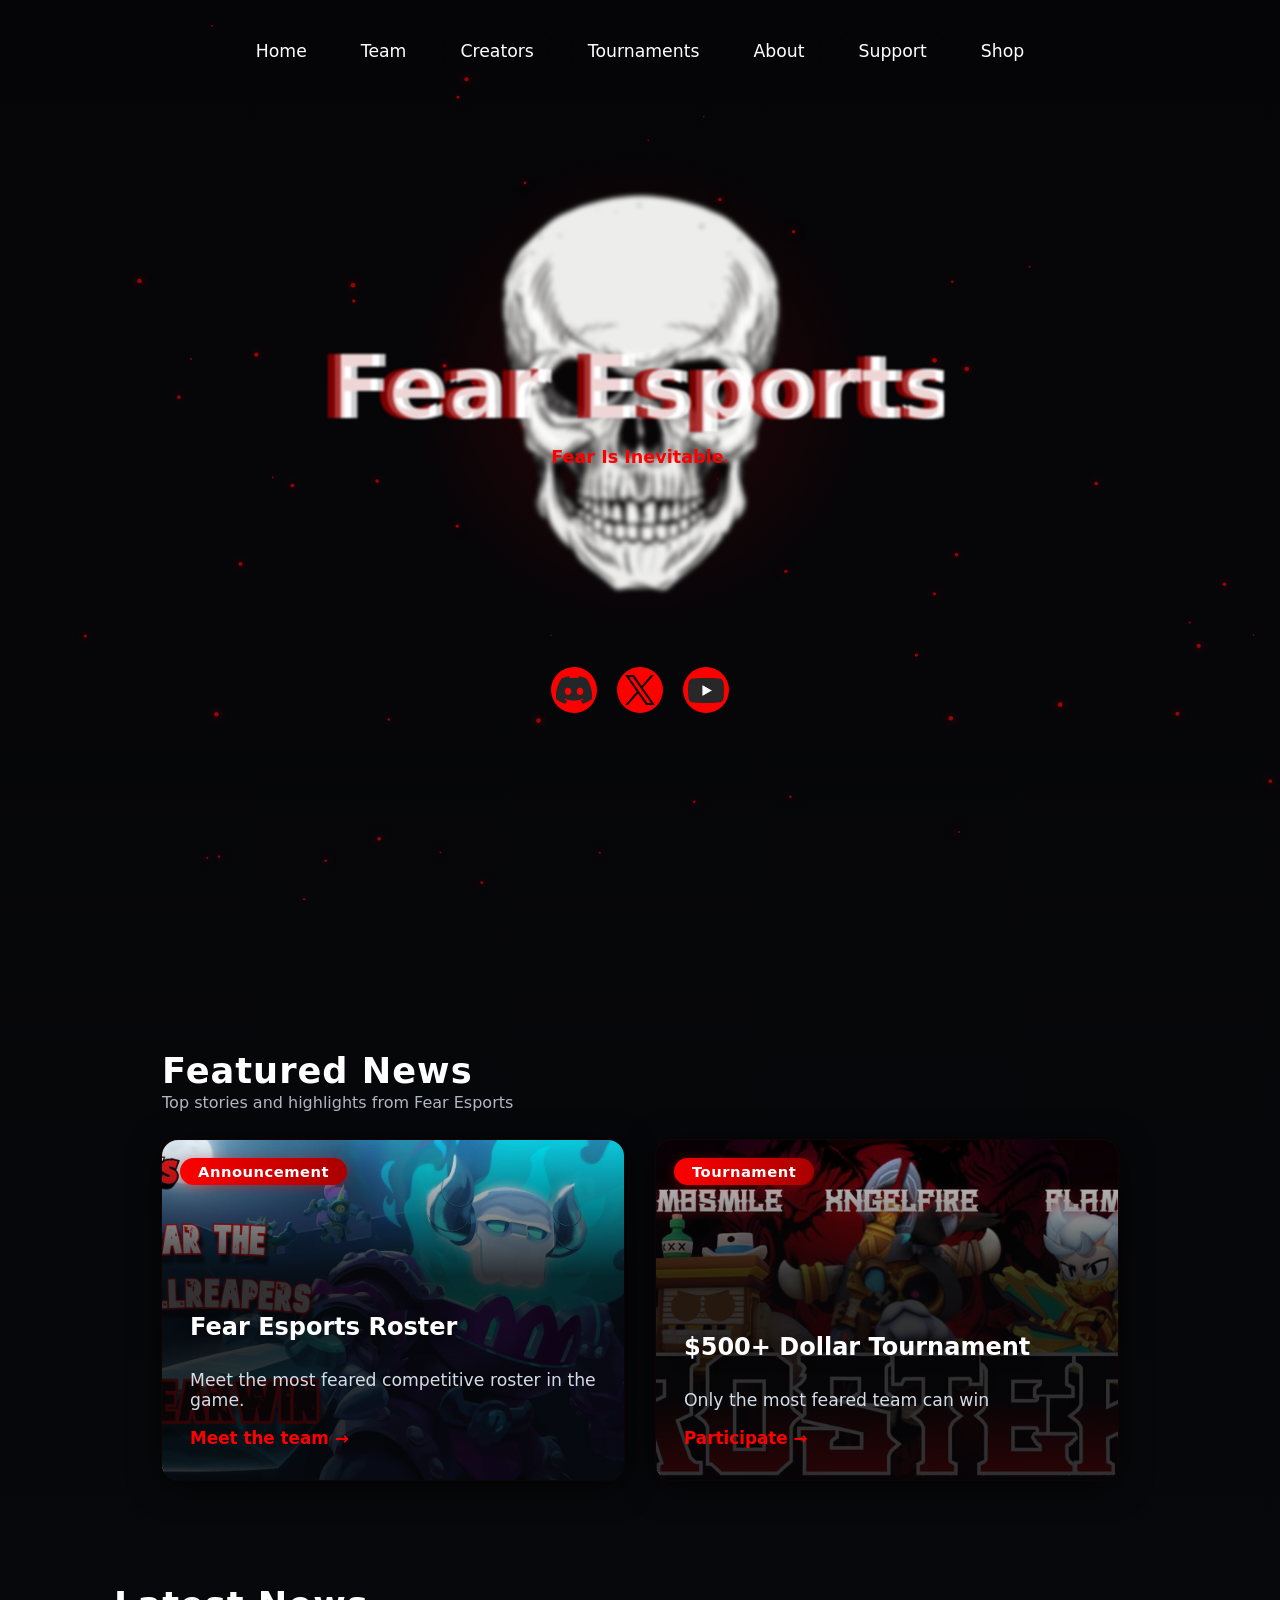
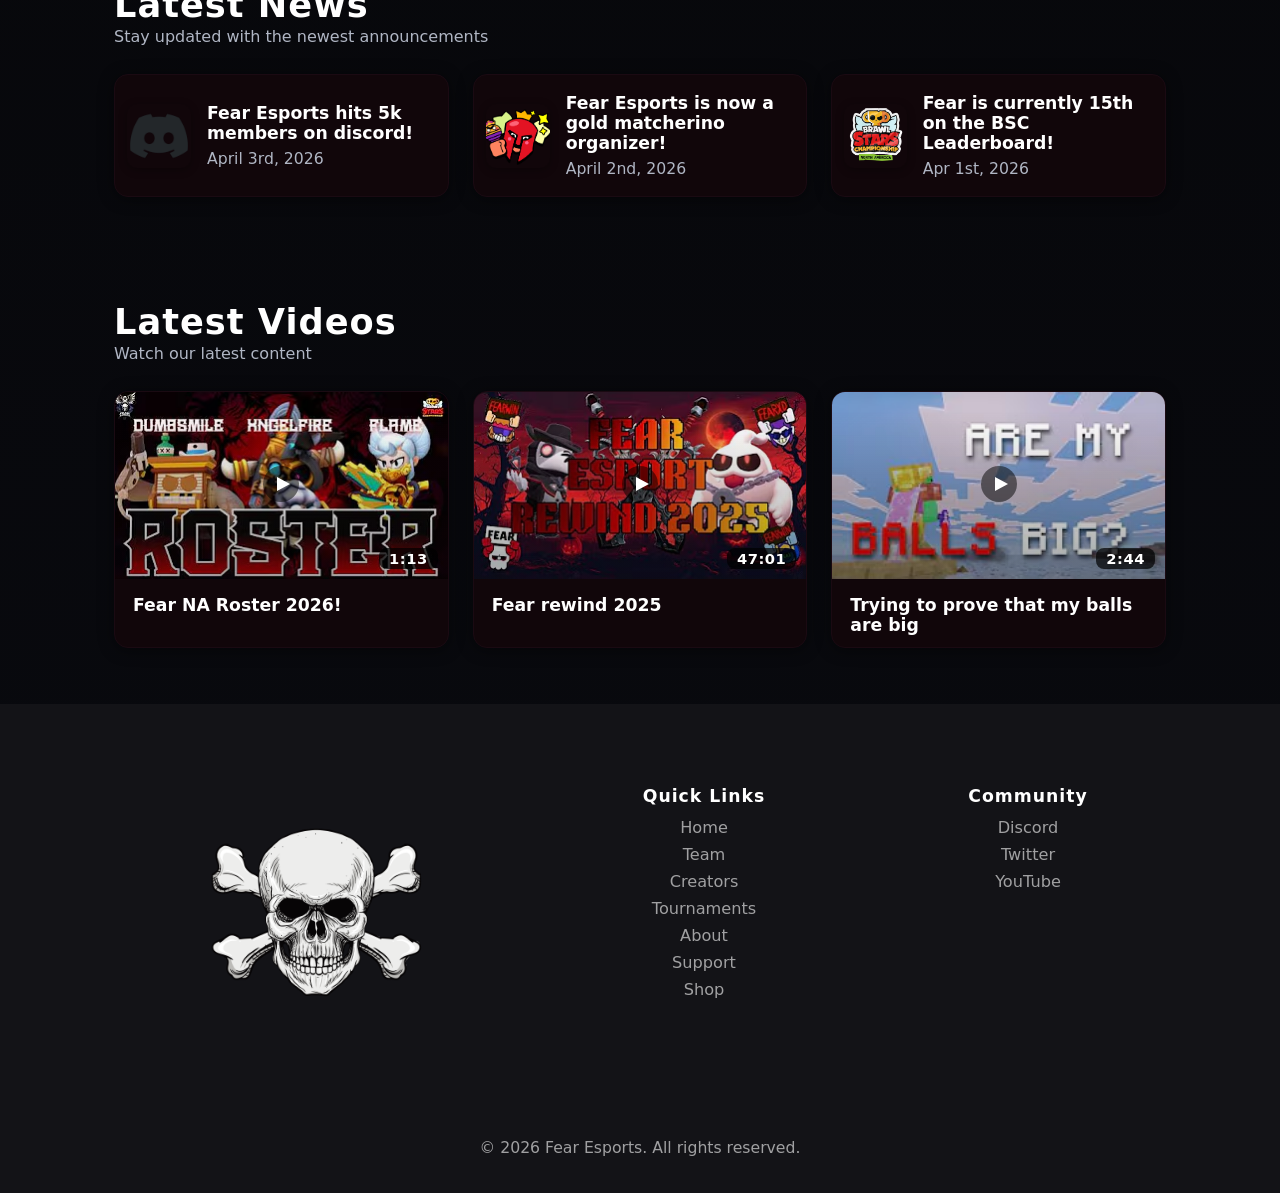
==== index.html @ 156c90c1 "Update index.html" ====
<!doctype html>
    <html lang="en">
    <head>
         <link rel="stylesheet" href="style.css">
        <meta charset="utf-8" />
        <meta name="viewport" content="width=device-width,initial-scale=1" />
    </head>
    <body>
        <canvas id="particles"></canvas>
        <header>
            <nav>
                <a href="index.html">Home</a>
                <a href="team.html">Team</a>
                <a href="creators.html">Creators</a>
                <a href="tournaments.html">Tournaments</a>
                <a href="about.html">About</a>
                <a href="support.html">Support</a>
                <a href="shop.html">Shop</a>
            </nav>
        </header>

        <main>
        <canvas id="particles"></canvas>   
        <section class="welcomelogo-section">
                        <img src="skull2.png" class="bg-skull">
                        <h1 class="welcomelogo">Fear Esports</h1>
                        <p class="catchphrase">Fear Is Inevitable.</p>
                        <div class="quick-socials">
                            <a href="https://discord.gg/6zn6gR9SNB" target="_blank" class="quick-social" aria-label="Discord">
                                
                                <img id = "discord-logo" src="discordlogo.png">
                            </a>
                            <a href="https://x.com/FearEsportsAcc" target="_blank" class="quick-social" aria-label="Twitter">
                                <img id = "twitter-logo" src="xlogo.png">
                            </a>
                            <a href="https://www.youtube.com/@OfficialFearEsports" target="_blank" class="quick-social" aria-label="YouTube">
                                <img id = "youtube-logo" src="youtubelogo.png">
                            </a>
                        </div>
        </section>
        </main>

        <!-- this is the featured section ill prob just keep this the same but up to you -->
        <section class="esports-section">
            <div class="section-header">
                <div>
                    <h2>Featured News</h2>
                    <p class="section-subtitle">Top stories and highlights from Fear Esports</p>
                </div>
                    <!-- <a href="https://www.youtube.com/@OfficialFearEsports" target="_blank" class="view-all">View All →</a> -->
            </div>
            <div class="featured-news-row">
                <div class="featured-card" style="background-image:url('fear\ esports\ win.png')">
                    <div class="featured-gradient"></div>
                    <span class="category-tag">Announcement</span>
                    <div class="featured-content">
                        <h3 class="featured-title">Fear Esports Roster</h3>
                        <p class="featured-desc">Meet the most feared competitive roster in the game.</p>
                        <a href="team.html" class="read-story">Meet the team →</a>
                    </div>
                </div>
                <div class="featured-card" style="background-image:url('rooster\ but\ better\ quality.avif')">
                    <div class="featured-gradient"></div>
                    <span class="category-tag">Tournament</span>
                    <div class="featured-content">
                        <h3 class="featured-title">$500+ Dollar Tournament</h3>
                        <p class="featured-desc">Only the most feared team can win</p>
                        <a href="https://matcherino.com/t/fear5k" target="_blank" class="read-story">Participate →</a>
                    </div>
                </div>
            </div>
        </section>












        <!-- hi chicken this is the news section you can change the lastest news here to announce tourmanets or smth -->
        <section class="esports-section">
            <div class="section-header">
                <div>
                    <h2>Latest News</h2>
                    <p class="section-subtitle">Stay updated with the newest announcements</p>
                </div>
                   <!-- <a href="https://www.youtube.com/@OfficialFearEsports" target="_blank" class="view-all">View All →</a> -->
            </div>
            <div class="latest-news-grid">
                <div class="news-card">
                    <img src="discordlogo.png" alt="News 1" class="news-thumb">
                    <div class="news-info">
                        <h4 class="news-title">Fear Esports hits 5k members on discord!</h4>
                        <span class="news-date"> April 3rd, 2026 </span>
                    </div>
                </div>
                <div class="news-card">
                    <img src="mandy-winner-pin.png" alt="News 2" class="news-thumb">
                    <div class="news-info">
                        <h4 class="news-title">Fear Esports is now a gold matcherino organizer!</h4>
                        <span class="news-date"> April 2nd, 2026 </span>
                    </div>
                </div>
                <div class="news-card">
                    <img src="na-logo.webp" alt="News 3" class="news-thumb">
                    <div class="news-info">
                        <h4 class="news-title">Fear is currently 15th on the BSC Leaderboard!</h4>
                        <span class="news-date">Apr 1st, 2026</span>
                    </div>
                </div>
            </div>
        </section>











        <!-- hi chicken this is the video section feel free to add or remove videos from here-->
        <section class="esports-section">
            <div class="section-header">
                <div>
                    <h2>Latest Videos</h2>
                    <p class="section-subtitle">Watch our latest content</p>
                </div>
             <!-- <a href="https://www.youtube.com/@OfficialFearEsports" target="_blank" class="view-all">View All →</a> -->
            </div>
            <div class="videos-grid">
                <a class="video-card" href="https://www.youtube.com/watch?v=LIca8A2moYs" target="_blank" rel="noopener">
                    <div class="video-thumb-wrap">
                        <img src="meettherostervideo.avif" alt="Video 1" class="video-thumb">
                        <span class="video-play"><svg width="38" height="38" viewBox="0 0 38 38"><circle cx="19" cy="19" r="18" fill="rgba(0,0,0,0.5)"/><polygon points="15,12 28,19 15,26" fill="#fff"/></svg></span>
                        <span class="video-duration">1:13</span>
                        <div class="video-overlay"></div>
                    </div>
                    <div class="video-title">Fear NA Roster 2026!</div>
                </a>
                <a class="video-card" href="https://www.youtube.com/watch?v=mcjmhbaSdhI&t=3s" target="_blank" rel="noopener">
                    <div class="video-thumb-wrap">
                        <img src="rewind2025video.avif" alt="Video 2" class="video-thumb">
                        <span class="video-play"><svg width="38" height="38" viewBox="0 0 38 38"><circle cx="19" cy="19" r="18" fill="rgba(0,0,0,0.5)"/><polygon points="15,12 28,19 15,26" fill="#fff"/></svg></span>
                        <span class="video-duration">47:01</span>
                        <div class="video-overlay"></div>
                    </div>
                    <div class="video-title">Fear rewind 2025</div>
                </a>
                <a class="video-card" href="https://youtu.be/mR21EA0vkCk?si=Rzs5UwUQBISCm1c9" target="_blank" rel="noopener">
                    <div class="video-thumb-wrap">
                        <img src="balls.avif" alt="Video 3" class="video-thumb">
                        <span class="video-play"><svg width="38" height="38" viewBox="0 0 38 38"><circle cx="19" cy="19" r="18" fill="rgba(0,0,0,0.5)"/><polygon points="15,12 28,19 15,26" fill="#fff"/></svg></span>
                        <span class="video-duration">2:44</span>
                        <div class="video-overlay"></div>
                    </div>
                    <div class="video-title">Trying to prove that my balls are big</div>
                </a>
            </div>
        </section>

        <footer>
             <footer class="esports-footer">
                    <div class="footer-main">
                        <div class="footer-col brand-col">
                            <img src="skull.png" alt="Footer Logo or Banner" style="max-width:250px;display:block;margin:0 auto 30px auto;"> 
                        </div>
                        <div class="footer-col">
                            <div class="footer-title">Quick Links</div>
                            <ul class="footer-links">
                            <li><a href="index.html">Home</a></li>
                            <li><a href="team.html">Team</a></li>
                            <li><a href="creators.html">Creators</a></li>
                            <li><a href="tournaments.html">Tournaments</a></li>
                            <li><a href="about.html">About</a></li>
                            <li><a href="support.html">Support</a></li>
                            <li><a href="shop.html">Shop</a></li>
                            </ul>
                        </div>
                    
                        <div class="footer-col">
                            <div class="footer-title">Community</div>
                            <ul class="footer-links">
                                <li><a href="https://discord.gg/6zn6gR9SNB" target="_blank" rel="noopener">Discord</a></li>
                                <li><a href="https://x.com/FearEsportsAcc" target="_blank" rel="noopener">Twitter</a></li>
                                <li><a href="https://www.youtube.com/@OfficialFearEsports" target="_blank" rel="noopener">YouTube</a></li>
                            </ul>
                        </div>
                    </div>
                    <div class="footer-bottom-bar">
                        <div class="footer-bottom-content">
                            <span class="footer-copyright">© 2026 Fear Esports. All rights reserved.</span>
                            <span class="footer-legal">
                    
                            </span>
                        </div>
                    </div>
           
            
    </footer>
                
          <div id="shop-modal" class="modal" style="display:none;">
            <div class="modal-content">
                <span class="close" id="close-modal">&times;</span>
                <h2>WIP</h2>
                <p>we are working on the shop! (we dont have merch)</p>
            </div>
        </div>

    <script src="scripts.js"></script>
    </body>
    </html>
---- style.css ----
/* CHIKEN, ALL OF THIS IS INDEX OR MAIN PAGE SETTINGS, IF YOU WANT TO CHANGE ANYTHING ON THE OTHER PAGES GO TO THE RESPECTIVE ROW */

/* quick socials */
.quick-socials {
    display: flex;
    justify-content: center;
    align-items: center;
    gap: 20px;
    margin: 0;
    margin-top: 200px;
}

body.index .quick-socials, body.home .quick-socials {
    margin: 100px 0 0 0;
    
}
.quick-social {
    width: 46px;
    height: 46px;
    display: flex;
    align-items: center;
    justify-content: center;
    border-radius: 50%;
    background: red;
    transition: box-shadow 0.25s cubic-bezier(.4,2,.6,1), transform 0.25s cubic-bezier(.4,2,.6,1);
  
    cursor: pointer;
    text-decoration: none;
    outline: none;
}
.quick-social svg {
    display: block;
    width: 22px;
    height: 22px;
    transition: fill 0.25s cubic-bezier(.4,2,.6,1), color 0.25s cubic-bezier(.4,2,.6,1);
}
.quick-social:hover,
.quick-social:focus {
    transform: translateY(-5px) scale(1.08);
     box-shadow: 0 2px 8px 0 #ff000055;
    
}
#discord-logo {
    
         width: auto;
    height: 40px;
}
#twitter-logo {
    
        width: auto;
    height: 40px;
}
#youtube-logo {
   
          width: auto;
    height: 25px;
}


@media (max-width: 600px) {
    .quick-socials {
        gap: 14px;
        margin-top: 22px;
    }
    .quick-social {
        width: 40px;
        height: 40px;
    }
    .quick-social svg {
        width: 18px;
        height: 18px;
    }
}

/* content */
.esports-section {
    max-width: 1100px;
    margin: 0 auto 56px auto;
    padding: 48px 24px 0 24px;
    background: none;
}

.section-header {
    display: flex;
    align-items: flex-end;
    justify-content: space-between;
    margin-bottom: 28px;
    gap: 16px;
    flex-wrap: wrap;
}
.section-header h2 {
    font-size: 2.2rem;
    font-weight: 800;
    color: #fff;
    margin: 0 0 2px 0;
    letter-spacing: 1px;
}
.section-subtitle {
    color: #b0b6c4;
    font-size: 1rem;
    margin: 2px 0 0 0;
}


/* Featured News */
.featured-news-row {
    display: flex;
    gap: 32px;
    flex-wrap: wrap;
}
.featured-card {
    position: relative;
    flex: 1 1 48%;
    min-width: 320px;
    max-width: 540px;
    height: 340px;
    background-size: cover;
    background-position: center;
    border-radius: 16px;
    overflow: hidden;
    box-shadow: 0 6px 32px 0 #000a, 0 0 0 1px #ff000010;
    display: flex;
    flex-direction: column;
    justify-content: flex-end;
    transition: transform 0.25s cubic-bezier(.4,2,.6,1), box-shadow 0.25s cubic-bezier(.4,2,.6,1), filter 0.25s cubic-bezier(.4,2,.6,1);
    cursor: pointer;
}
.featured-card:hover {
    transform: scale(1.035) translateY(-8px);
    box-shadow: 0 8px 48px 0 #ff000055, 0 0 0 2px #ff0000cc;
    filter: brightness(1.08) saturate(1.1);
    z-index: 2;
}
.featured-card:hover .featured-gradient {
    opacity: 0.92;
}
.featured-gradient {
    position: absolute;
    left: 0; right: 0; bottom: 0; top: 0;
    background: linear-gradient(0deg, #050507 60%, transparent 100%);
    opacity: 0.82;
    transition: opacity 0.25s cubic-bezier(.4,2,.6,1);
    z-index: 1;
}
.category-tag {
    position: absolute;
    top: 18px;
    left: 18px;
    background: linear-gradient(90deg, #ff0000 0%, #a80000 100%);
    color: #fff;
    font-size: 0.92rem;
    font-weight: 700;
    padding: 5px 18px;
    border-radius: 16px;
    z-index: 2;
    box-shadow: 0 2px 12px 0 #ff000055;
    letter-spacing: 0.5px;
}
.featured-content {
    position: relative;
    z-index: 2;
    padding: 0 28px 32px 28px;
    color: #fff;
    display: flex;
    flex-direction: column;
    gap: 10px;
}
.featured-title {
    font-size: 1.5rem;
    font-weight: 800;
    margin: 0 0 2px 0;
    text-shadow: 0 2px 16px #000a;
}
.featured-desc {
    font-size: 1.08rem;
    color: #e6eef8;
    opacity: 0.92;
    margin-bottom: 8px;
}
.read-story {
    color: #ff0000;
    font-weight: 600;
    text-decoration: none;
    font-size: 1.05rem;
    transition: color 0.2s, text-shadow 0.2s;
}
.read-story:hover {
    color: #fff;
    text-shadow: 0 0 8px #ff0000, 0 0 16px #ff0000;
}

/* Latest News */
.latest-news-grid {
    display: grid;
    grid-template-columns: repeat(3, 1fr);
    gap: 24px;
}
.news-card {
    background: #11060a;
    border-radius: 14px;
    box-shadow: 0 2px 16px 0 #0007;
    overflow: hidden;
    display: flex;
    flex-direction: row;
    align-items: center;
    gap: 16px;
    padding: 18px 18px 18px 12px;
    transition: transform 0.25s cubic-bezier(.4,2,.6,1), box-shadow 0.25s cubic-bezier(.4,2,.6,1);
    cursor: pointer;
    border: 1.5px solid #1a0a12;
}
.news-card:hover {
    transform: scale(1.035);
    box-shadow: 0 4px 32px 0 #ff000055, 0 0 0 2px #ff0000cc;
    z-index: 2;
}


.news-card:hover .news-title {
    color: #ff0000;
    text-shadow: 0 0 8px #ff0000;
    
}



.news-thumb {
    width: 64px;
    height: 64px;
    object-fit: cover;
    border-radius: 10px;
    box-shadow: 0 2px 8px 0 #0005;
}
.news-info {
    display: flex;
    flex-direction: column;
    gap: 4px;
}
.news-title {
    font-size: 1.08rem;
    font-weight: 700;
    color: #fff;
    margin: 0;
    border-bottom: 2px solid transparent;
    transition: color 0.25s cubic-bezier(.4,2,.6,1), border-bottom 0.25s cubic-bezier(.4,2,.6,1), text-shadow 0.25s cubic-bezier(.4,2,.6,1);
}
.news-date {
    color: #b0b6c4;
    font-size: 0.98rem;
}

/* Latest Videos */
.videos-grid {
    display: grid;
    grid-template-columns: repeat(3, 1fr);
    gap: 24px;
}
.video-card {
    background: #11060a;
    border-radius: 14px;
    box-shadow: 0 2px 16px 0 #0007;
    overflow: hidden;
    display: flex;
    text-decoration: none;
    flex-direction: column;
    align-items: flex-start;
    transition: transform 0.25s cubic-bezier(.4,2,.6,1), box-shadow 0.25s cubic-bezier(.4,2,.6,1);
    cursor: pointer;
    border: 1.5px solid #1a0a12;
}
.video-card:hover {
    transform: scale(1.035);
    box-shadow: 0 4px 32px 0 #ff000055, 0 0 0 2px #ff0000cc;
    z-index: 2;
}
.video-thumb-wrap {
    position: relative;
    width: 100%;
    aspect-ratio: 16/9;
    background: #18181c;
    overflow: hidden;
    display: flex;
    align-items: center;
    justify-content: center;
}
.video-thumb {
    width: 100%;
    height: 100%;
    object-fit: cover;
    display: block;
    transition: filter 0.25s cubic-bezier(.4,2,.6,1);
}
.video-overlay {
    position: absolute;
    left: 0; right: 0; top: 0; bottom: 0;
    background: linear-gradient(0deg, #050507 10%, transparent 90%);
    opacity: 0.32;
    transition: opacity 0.25s cubic-bezier(.4,2,.6,1);
    z-index: 2;
}
.video-card:hover .video-overlay {
    opacity: 0.12;
}
.video-play {
    position: absolute;
    left: 50%;
    top: 50%;
    transform: translate(-50%, -50%) scale(1);
    z-index: 3;
    transition: transform 0.25s cubic-bezier(.4,2,.6,1);
    
}
.video-card:hover .video-play {
    transform: translate(-50%, -50%) scale(1.18);
}
.video-duration {
    position: absolute;
    right: 10px;
    bottom: 10px;
    background: rgba(0,0,0,0.7);
    color: #fff;
    font-size: 0.92rem;
    padding: 2px 10px;
    border-radius: 8px;
    z-index: 4;
    font-weight: 600;
    letter-spacing: 0.5px;
}
.video-title {
    font-size: 1.08rem;
    font-weight: 700;
    color: #fff;
    margin: 16px 0 12px 0;
    padding: 0 18px;
    text-align: left;
    width: 100%;
}

/* Responsive Styles for Esports Sections */
@media (max-width: 900px) {
    .featured-news-row {
        flex-direction: column;
        gap: 24px;
    }
    .featured-card {
        min-width: 0;
        width: 100%;
        max-width: 100%;
        height: 260px;
    }
    .latest-news-grid, .videos-grid {
        grid-template-columns: 1fr 1fr;
    }
}
@media (max-width: 700px) {
    .esports-section {
        padding: 32px 4vw 0 4vw;
    }
    .section-header h2 {
        font-size: 1.3rem;
    }
    .section-subtitle {
        font-size: 0.92rem;
    }
    .featured-card {
        height: 180px;
    }
    .latest-news-grid, .videos-grid {
        grid-template-columns: 1fr;
        gap: 14px;
    }
    .video-title, .news-title {
        font-size: 1rem;
    }
}
/* Responsive design for the entire site */
@media (max-width: 1100px) {
    main {
        max-width: 98vw;
        padding: 0 2vw;
    }
}

@media (max-width: 900px) {
    .welcomelogo {
        font-size: 2.5rem;
        max-width: 8ch;
    }
    .catchphrase {
        font-size: 1rem;
        max-width: 10ch;
    }
    .grid {
        grid-template-columns: 1fr 1fr;
        gap: 10px;
    }
}

@media (max-width: 700px) {
    header {
        padding: 10px 4vw 0 4vw;
        min-height: 60px;
    }
    nav {
        flex-wrap: wrap;
        gap: 8px;
    }
    nav a {
        padding: 7px 10px;
        font-size: 0.98em;
    }
    .brand {
        font-size: 1.3rem;
    }
    .welcomelogo-section {
        padding-top: 3vh;
    }
    .below-divider {
        padding: 32px 0 20px 0;
    }
}

@media (max-width: 500px) {
    body {
        font-size: 0.98rem;
    }
    header {
        padding: 6px 2vw 0 2vw;
        gap: 6px;
    }
    nav {
        gap: 4px;
    }
    nav a {
        padding: 5px 6px;
        font-size: 0.92em;
    }
    .brand {
        font-size: 1.1rem;
    }
    .welcomelogo {
        font-size: 1.5rem;
        max-width: 6ch;
    }
    .catchphrase {
        font-size: 0.9rem;
        max-width: 8ch;
    }
    .grid {
        grid-template-columns: 1fr;
        gap: 6px;
    }
    .member {
        padding: 7px;
    }
    .modal-content {
        padding: 16px 8px 12px 8px;
        min-width: 120px;
    }
}

* {
    box-sizing: border-box;
}

:root {
    --bg: #050507;
    --card: #11060a;
    --text: #e6eef8;
}

html, body {
    min-height: 100vh;
    background: var(--bg);
}

body {
    margin: 0;
    font-family: Inter, system-ui, Segoe UI, Roboto, Arial;
    background: linear-gradient(180deg, #050507 0%, #090a0f 100%);
    background-color: supercool;
    color: var(--text);
    padding: 0px;
    display: flex;
    flex-direction: column;
}

header {
    display: flex;
    align-items: center;
    justify-content: space-between;
    gap: 12px;
    margin-bottom: 22px;
    padding: 16px 20px;
    min-height: 80px;
    flex-direction: column;
    align-items: center;
    justify-content: center;
    gap: 10px;
    padding: 16px 20px 0 20px;

} 

.brand {
    display: flex;
    flex-direction: column;
    align-items: flex-start;
    gap: 2px;
    text-decoration: none;
    color: var(--text);
     align-items: center;
    font-size: 2rem;
    letter-spacing: 2px;
}
   

.fear {
    color: white;
}

.esports {
    color: red;
}

.catchphrase {
    font-size: 0.8em;
    color: var(--text);
}

.logo {
    width: 44px;
    height: 44px;
    border-radius: 8px;
    background: linear-gradient(135deg, var(--accent), #ca0000);
    display: grid;
    place-items: center;
    font-weight: 700;
    color: white;
}

nav {
    display: flex;
    flex-direction: row;
    justify-content: center;
    align-items: center;
    gap: 18px;
    margin-top: 6px;
}

nav a {
    color: #ffffff;
    text-decoration: none;
    padding: 10px 18px;
    border-radius: 12px;
    transition: all 0.25s cubic-bezier(.4,2,.6,1);
    position: relative;
    font-size: 1.08rem;
    font-weight: 500;

    backdrop-filter: blur(2px);
}
 

nav a {
    padding: 10px 18px;
    border-radius: 12px;
    transition: all 0.3s cubic-bezier(.4,2,.6,1);
    font-size: 1.08rem;
    font-weight: 500;

    backdrop-filter: blur(2px);
}
nav a::after {
    content: '';
    position: absolute;
    bottom: 0;
    left: 0;
    width: 0;
    height: 3px;
    background: red;
    transition: width 0.25s cubic-bezier(.4,2,.6,1);
}

nav a:hover {
    color: red;
    text-shadow: 0 0 40px red, 0 0 60px red, 0 0 80px red;
        color: #fff;
    

}


nav a:hover::after {
    width: 100%;
}

main {
    min-height: 100vh;
    max-width: 1100px;
    margin: 0 auto;
    flex: 1;
    display: flex;
    flex-direction: column;
    align-items: center;
    justify-content: center;
    gap: 0;
}

.welcomelogo-section {
    position: relative;
    display: flex;
    flex-direction: column;
    align-items: center;
    justify-content: flex-start;
    min-height: 60vh;
    padding-top: 7vh;
    width: 100%;
}

.welcomelogo-section::before {
    content: "";
    position: absolute;
    top: 20%;
    left: 50%;
    transform: translate(-50%, -50%);
    width: 480px;
    height: 480px;
    background: radial-gradient(circle, rgba(255,0,0,0.16) 0%, transparent 70%);
    z-index: 1;
    pointer-events: none;
}

.welcomelogo, .catchphrase, .divider {
    position: relative;
    z-index: 2;
}

.welcomelogo {
    margin: 0 auto;
    text-align: center;
    font-size: clamp(3rem, 7vw, 5.5rem);
    line-height: 1;
    font-weight: 900;
    text-transform: none;
    color: #ffffff;
    font-family: Inter, system-ui, Segoe UI, Roboto, Arial;
    display: inline-block;
    overflow: hidden;
    white-space: nowrap;
    border-right: .15em solid #ffffff;
    animation: typing-heading 0.8s steps(12,end) 0.1s forwards, blink .5s step-end 3 0.1s forwards;
    width: 0;
        max-width: 10.3ch;
        animation-fill-mode: forwards;

}
.welcomelogo {
    transition: transform 0.08s ease, opacity 0.08s ease;
}


.glitch-layer {
    position: absolute;
    left: 0;
    top: 0;
    pointer-events: none;
    opacity: 0;
}

.glitch-red {
    color: #990000;
}

.glitch-white {
    color: none ;
}


.font-glitch-1 {
    font-family: 'Courier New', monospace;
}

.font-glitch-2 {
    font-family: 'Arial Black', sans-serif;
}

.catchphrase {
    margin: 14px auto 0;
    text-align: center;
    color: red;
    font-size: 1.1rem;
    font-weight: 600;
    font-family: Inter, system-ui, Segoe UI, Roboto, Arial;
    display: inline-block;
    overflow: hidden;
    white-space: nowrap;
    border-right: .15em solid #ff0000;
    animation: typing-phrase 1.0s steps(19,end) 0.9s forwards, blink .5s step-end 3 0.9s forwards;
    width: 0;
    max-width: 14.5ch;
    animation-fill-mode: forwards;
}

@keyframes typing-heading {
    from { width: 0; }
    to { width: 14ch; }
}

@keyframes typing-phrase {
    from { width: 0; }
    to { width: 19ch; }
}

@keyframes blink {
    0%, 40% { border-color: currentColor; }
    50%, 100% { border-color: transparent; }
}

main p {
    margin: 0;
    text-align: center;
    color: rgba(230, 238, 248, 0.8);
}

.grid {
    display: grid;
    grid-template-columns: repeat(auto-fit, minmax(220px, 1fr));
    gap: 12px;
}

.member {
    background: var(--card);
    padding: 14px;
    border-radius: 10px;
    border: 1px solid rgba(255, 255, 255, 0.02);
}

.member h3 {
    margin: 0 0 6px 0;
}

footer {
    color: #b0b6c4;
    text-align: center;

    font-size: 0.98rem;
    background: #131317;
    border-top: none;
    padding: 18px 0 12px 0;
    width: 100%;
}

.below-divider {
    background: #fff;
    color: #18181c;
    width: 100%;
    min-width: 0;
    box-sizing: border-box;
    min-height: 40vh;
    padding: 48px 0 32px 0;
    display: flex;
    flex-direction: column;
    align-items: center;
    box-shadow: 0 -2px 24px 0 rgba(0,0,0,0.04);
    z-index: 2;
}


.modal {
    position: fixed;
    z-index: 1000;
    left: 0;
    top: 0;
    width: 100vw;
    height: 100vh;
    display: flex;
    align-items: center;
    justify-content: center;
    background: rgba(0,0,0,0.55);
}
.modal-content {
    background: #18181c;
    color: #fff;
    padding: 32px 36px 24px 36px;
    border-radius: 12px;
    box-shadow: 0 4px 32px 0 rgba(0,0,0,0.25);
    text-align: center;
    min-width: 260px;
    position: relative;
}
.modal-content h2 {
    margin-top: 0;
    color: #ff2222;
    letter-spacing: 2px;
}
.close {
    position: absolute;
    top: 18px;
    right: 28px;
    color: #fff;
    font-size: 2rem;
    font-weight: bold;
    cursor: pointer;
}
.close:hover {
    color: #ff2222;
}


#particles {
    position: fixed;
    top: 0;
    left: 0;
    width: 100vw;
    height: 100vh;
    z-index: 1;
    pointer-events: none;
}

body, main, header, footer, .esports-footer {
    position: relative;
    z-index: 2;
}

.bg-skull {
    position: absolute;
    top: 20%;
    left: 50%;
    transform: translate(-50%, -50%) scale(1.2);
    width: 500px;
    filter: blur(2px);
    z-index: 1;
    pointer-events: none;

     animation: skullPulse 6s ease-in-out infinite;
}



@keyframes skullPulse {
    
    
    0%, 100% {
     
        transform: translate(-50%, -50%) scale(1.15);
        opacity: 0.05;
      
    }
    50% {
       
        transform: translate(-50%, -50%) scale(1.25);
        opacity: 0.08;
    }
}
/* footer */
.esports-footer {
    color: #fff;
    font-family: Inter, system-ui, Segoe UI, Roboto, Arial;
    padding: 64px 0 0 0;
    background: none;
}
.footer-main {
    max-width: 1100px;
    margin: 0 auto;
    display: flex;
    gap: 48px;
    justify-content: space-between;
    flex-wrap: wrap;
    padding: 0 24px;
}
.footer-col {
    flex: 1 1 180px;
    min-width: 160px;
    margin-bottom: 36px;
}
.brand-col {
    flex: 1.5 1 260px;
    min-width: 220px;
}
.footer-logo {
    font-size: 1.5rem;
    font-weight: 900;
    letter-spacing: 2px;
    margin-bottom: 10px;
    color: #fff;
}
.footer-desc {
    color: rgba(255,255,255,0.6);
    font-size: 1.02rem;
    margin-bottom: 18px;
    line-height: 1.5;
}
.footer-title {
    font-size: 1.08rem;
    font-weight: 700;
    margin-bottom: 12px;
    color: #fff;
    letter-spacing: 1px;
}
.footer-links {
    list-style: none;
    padding: 0;
    margin: 0;
    display: flex;
    flex-direction: column;
    gap: 8px;
}
.footer-links a {
    color: rgba(255,255,255,0.6);
    text-decoration: none;
    font-size: 1.01rem;
    transition: color 0.25s cubic-bezier(.4,2,.6,1), text-shadow 0.25s cubic-bezier(.4,2,.6,1);
    border-radius: 8px;
    padding: 2px 0;
}
.footer-links a:hover {
    color: #ff0000;
    text-shadow: 0 0 8px #ff0000, 0 0 16px #ff0000;
}
.footer-socials {
    display: flex;
    gap: 14px;
}
.footer-social {
    display: flex;
    align-items: center;
    justify-content: center;
    width: 38px;
    height: 38px;
    border-radius: 50%;
    background: #18181c;
    box-shadow: 0 2px 8px 0 #0005;
    transition: box-shadow 0.25s cubic-bezier(.4,2,.6,1), background 0.25s cubic-bezier(.4,2,.6,1);
    color: #fff;
    text-decoration: none;
    font-size: 1.2rem;
    border: 1.5px solid rgba(255,255,255,0.06);
}
.footer-social:hover {
    background: #18181c;
    box-shadow: 0 0 12px 2px #ff0000, 0 0 24px 4px #ff000055;
    border-color: #ff0000;
}
.footer-bottom-bar {
  
    margin-top: 18px;
    padding: 18px 0 24px 0;
}
.footer-bottom-content {
    max-width: 1100px;
    margin: 0 auto;
    display: flex;
    justify-content: space-between;
    align-items: center;
    gap: 18px;
    padding: 0 24px;
    flex-wrap: wrap;
}
.footer-copyright {
    color: rgba(255,255,255,0.6);
    font-size: 0.98rem;
    position: relative;
     
     left: 50%;
     transform: translateX(-50%);
     z-index: 10;
}
.footer-legal {
    color: rgba(255,255,255,0.6);
    font-size: 0.98rem;
}
.footer-legal a {
    color: rgba(255,255,255,0.6);
    text-decoration: none;
    margin: 0 4px;
    transition: color 0.2s, text-shadow 0.2s;
}
.footer-legal a:hover {
    color: #ff0000;
    text-shadow: 0 0 8px #ff0000, 0 0 16px #ff0000;
}
@media (max-width: 900px) {
    .footer-main {
        flex-direction: column;
        gap: 0;
        padding: 0 4vw;
    }
    .footer-col, .brand-col {
        min-width: 0;
        margin-bottom: 32px;
    }
    .footer-bottom-content {
        flex-direction: column;
        align-items: flex-start;
        gap: 8px;
        padding: 0 4vw;
    }
}


/* CHICKEN, THIS IS THE END OF THE MAIN CODE, THE REST OF THE CSS FILE IS FOR OTHER PAGES OR GENERAL SETTINGS, IF YOU WANT TO CHANGE ANYTHING ON THE OTHER PAGES GO TO THE RESPECTIVE ROW */ 


/* CHICKEN, TEAMS PAGE STARTS HERE */


@import url('https://fonts.googleapis.com/css2?family=Inter:wght@400;600;700;900&display=swap');
/* === TEAM PAGE STYLES === */
.team-hero {
    position: relative;
    width: 90vw;
    min-height: 38vh;
    display: flex;
    align-items: center;
    justify-content: center;
    overflow: hidden;
    margin-bottom: 32px;
}



.team-hero-content {
    position: relative;
    z-index: 3;
    width: 100%;
    display: flex;
    flex-direction: column;
    align-items: center;
    justify-content: center;
    padding: 48px 0 36px 0;
}
.team-hero-title {
    color: #fff;
    font-size: 3rem;
    font-weight: 900;
    letter-spacing: 2px;
    text-shadow: 0 4px 32px #000a;
    margin: 0 0 10px 0;
    font-family: Inter, system-ui, Segoe UI, Roboto, Arial;
}
.team-hero-subtitle {
    color: red;
    font-size: 1.25rem;
    font-weight: 500;
    text-align: center;
    margin: 0;
}

.team-section {
    max-width: 1100px;
    margin: 0 auto 48px auto;
    padding: 0 16px;
}
.team-section-header {
    margin-bottom: 18px;
}
.team-section-header h2 {
    color: #fff;
    font-size: 2rem;
    font-weight: 800;
    margin: 0 0 6px 0;
    letter-spacing: 1px;
}
.team-section-desc {
    color: #b0b6c4;
    font-size: 1.08rem;
    margin: 0;
}

.team-cards-grid {
    display: grid;
    grid-template-columns: repeat(3, 1fr);
    gap: 32px;
}
@media (max-width: 900px) {
    .team-cards-grid {
        grid-template-columns: 1fr 1fr;
        gap: 18px;
    }
}
@media (max-width: 700px) {
    .team-cards-grid {
        grid-template-columns: 1fr;
        gap: 14px;
    }
    .team-hero-title {
        font-size: 2rem;
    }
    .team-hero-content {
        padding: 32px 0 18px 0;
    }
    main, body {
        min-height: 100vh;
    }
    footer {
        min-height: 120px;
        padding-bottom: 32px;
    }
    .team-card-img {
        max-width: 100%;
        height: auto;
        object-fit: contain;
    }
}

/* 3D FLIP CARD */
.team-card {
    perspective: 1200px;
    border-radius: 16px;
    background: none;
    cursor: pointer;
    min-height: 400px;
    transition: box-shadow 0.25s cubic-bezier(.4,2,.6,1), transform 0.25s cubic-bezier(.4,2,.6,1);
    box-shadow: 0 2px 16px 0 #000a, 0 0 0 1.5px #ff000010;
    position: relative;
    outline: none;
}
.team-card:focus {
    box-shadow: 0 0 0 2px #ff0000cc, 0 2px 16px 0 #000a;
}
.team-card:hover {
    transform: translateY(-8px) scale(1.03);
    box-shadow: 0 8px 32px 0 #ff000055, 0 0 0 2px #ff0000cc;
}
.team-card .team-card-inner {
    position: relative;
    width: 350px;

    height: 100%;
    transition: transform 0.5s cubic-bezier(.4,2,.6,1);
    transform-style: preserve-3d;
}
.team-card.flipped .team-card-inner {
    transform: rotateY(180deg);
}
.team-card-front, .team-card-back {
    position: absolute;
    width: 100%;
    height: 100%;
    top: 0; left: 0;
    border-radius: 16px;
    backface-visibility: hidden;
    overflow: hidden;
    display: flex;
    flex-direction: column;
    align-items: center;
    justify-content: flex-end;
}
.team-card-front {
    background: linear-gradient(180deg, #18181c 80%, #0a0a12 100%);
    z-index: 2;
}
.team-card-img-wrap {
    position: relative;
    width: 100%;
    height: 100%;
    overflow: hidden;
    border-radius: 16px 16px 0 0;
}
.team-card-img {
    width: 100%;
    height: 100%;
    object-fit:cover;
    display: block;

}
.team-card-img-gradient {
    position: absolute;
    left: 0; right: 0; bottom: 0; top: 0;

    opacity: 0.82;
    z-index: 1;
}
.team-card-info {
    position: relative;
    z-index: 2;
    width: 100%;
    padding: 18px 18px 22px 18px;
    display: flex;
    flex-direction: column;
    align-items: flex-start;
    gap: 6px;
}
.team-card-name {
    font-size: 1.18rem;
    font-weight: 800;
    color: #fff;
    margin-bottom: 2px;
}
.team-card-real {
    color: #b0b6c4;
    font-size: 1.01rem;
    font-weight: 500;
}
.team-card-role {
    display: inline-block;
    font-size: 0.92rem;
    font-weight: 700;
    padding: 4px 16px;
    border-radius: 12px;
    margin-top: 8px;
    letter-spacing: 0.5px;
    background: linear-gradient(90deg, #ff0000 0%, #a80000 100%);
    color: #fff;
    box-shadow: 0 2px 12px 0 #ff000055;
}
.team-card-role.manager {
    background: linear-gradient(90deg, #ff4d4d 0%, #a80000 100%);
}
.team-card-role.analyst {
    background: linear-gradient(90deg, #b000ff 0%, #4d007a 100%);
}
.team-card-role.talent {
    background: linear-gradient(90deg, #ffb300 0%, #a86a00 100%);
}
.team-card-back {
    background: linear-gradient(180deg, #131317 90%, #0a0a12 100%);
    color: #fff;
    transform: rotateY(180deg);
    z-index: 3;
    box-shadow: 0 2px 16px 0 #000a, 0 0 0 1.5px #ff000010;
}
.team-card-back-content {
    width: 100%;
    padding: 32px 18px 18px 18px;
    display: flex;
    flex-direction: column;
    align-items: flex-start;
    gap: 10px;
}
.team-card-username {
    font-size: 1.08rem;
    font-weight: 700;
    color: #ff0000;
    margin-bottom: 2px;
}
.team-card-socials {
    display: flex;
    gap: 10px;
    margin-bottom: 6px;
}
.team-card-social {
    display: inline-block;
    background: #18181c;
    color: #fff;
    border-radius: 8px;
    padding: 3px 12px;
    font-size: 0.98rem;
    font-weight: 600;
    text-decoration: none;
    transition: background 0.25s cubic-bezier(.4,2,.6,1), color 0.25s cubic-bezier(.4,2,.6,1), box-shadow 0.25s cubic-bezier(.4,2,.6,1);
    box-shadow: 0 2px 8px 0 #ff000033;
}
.team-card-social.ig {
    color: #ff4d8b;
}
.team-card-social.tw {
    color: #1da1f2;
}
.team-card-social.bs {
    color: yellow;
}
.team-card-social.tk {
    color: #ff00aa;
}
.team-card-social:hover {
    background: red;
    color: #fff;
    box-shadow: 0 0 8px #ff0000, 0 0 16px #ff0000;
}
.team-card-desc {
    color: #e6eef8;
    font-size: 1.01rem;
    opacity: 0.92;
    margin-top: 4px;
}
.team-card:hover, .team-card:focus {
    box-shadow: 0 8px 32px 0 #ff000055, 0 0 0 2px #ff0000cc;
    transform: translateY(-8px) scale(1.03);
}

.team-card:active {
    transform: scale(0.98);
}
.team-card:active, .team-card:focus {
    box-shadow: 0 4px 16px 0 #ff000033, 0 0 0 1.5px #ff000010;
}
.team-card:hover, .team-card:focus {
      box-shadow: 0 8px 48px 0 #ff000055, 0 0 0 2px #ff0000cc;
}

/* Responsive min height for cards */
@media (max-width: 700px) {
    .team-card {
        min-height: 260px;
    }
}










/* --- TOURNAMENTS SECTION --- */
.tournaments-title {
    color: #fff;
    font-size: 2.5rem;
    text-align: center;
    margin: 2.5rem 0 1.5rem 0;
    letter-spacing: 2px;
    z-index: 2;
    position: relative;
}

.tournaments-section {
    width: 100%;
    max-width: 1200px;
    margin: 0 auto 3rem auto;
    padding: 0 1rem;
    z-index: 2;
    position: relative;
}

.tournaments-grid {
    display: grid;
    grid-template-columns: 1fr;
    gap: 2.5rem;
    margin-bottom: 2rem;
    z-index: 2;
    position: relative;
    right: 0;
  
}

@media (min-width: 700px) {
    .tournaments-grid {
        grid-template-columns: 1fr 1fr;
    }
}
@media (min-width: 1000px) {
    .tournaments-grid {
        grid-template-columns: 1fr 1fr 1fr;
    }
}
@media (min-width: 1400px) {
    .tournaments-grid {
        grid-template-columns: 1fr 1fr 1fr 1fr;
    }
}

@media (min-width: 1800px) {
    .tournaments-grid {
        right: 30%;
    }
}

@media (max-width: 1200px) {
    .tournaments-grid {
        grid-template-columns: repeat(3, 1fr);
    }
}
@media (max-width: 900px) {
    .tournaments-grid {
        grid-template-columns: repeat(2, 1fr);
    }
}
@media (max-width: 600px) {
    .tournaments-grid {
        grid-template-columns: 1fr;
        gap: 1.2rem;
    }
    .tournament-card {
        min-height: 260px;
    }
    .tournament-card-header,
    .tournament-card-body,
    .tournament-card-footer {
        padding-left: 0.7rem;
        padding-right: 0.7rem;
    }
}
.tournament-status.tba {
    background: #333;
    border-color: #444;
    color: #bbb;
}
.tournament-btn.tba {
    background: #22222a;
    color: #bbb;
    border-color: #444;
    cursor: not-allowed;
}


.tournament-card {
    background: linear-gradient(135deg, #18181c 80%, #1a1a1f 100%);
    border: 1.5px solid #22222a;
    border-radius: 1.2rem;
    box-shadow: 0 4px 32px 0 #000a  ;
    overflow: hidden;
    display: flex;
    flex-direction: column;
    min-height: 340px;
    width: 400px;
    max-width: 100%;
    margin: 0;
    transition: transform 0.25s cubic-bezier(.4,2,.6,1), box-shadow 0.25s cubic-bezier(.4,2,.6,1);
    position: relative;
    z-index: 2;
}
.tournament-card:hover {
    transform: translateY(-6px) scale(1.025);
     box-shadow: 0 4px 32px 0 #ff000055, 0 0 0 2px #ff0000cc;
}

.tournament-card-header {
    display: flex;
    justify-content: space-between;
    align-items: center;
    padding: 1.3rem 2rem 0.7rem 2rem;
}
.tournament-status {
    font-size: 0.95rem;
    font-weight: 700;
    padding: 0.25em 0.9em;
    border-radius: 1em;
    letter-spacing: 1px;
    color: #fff;
    background: #444;
  
    box-shadow: 0 1px 6px 0 #0005;
    text-shadow: 0 1px 2px #000a;
}
.tournament-status.active {
     background: linear-gradient(90deg, #ff0000 0%, #a80000 100%);





    
}
.tournament-status.finished {
    background: #222;
    border-color: #444;
    color: #aaa;
}
.tournament-date-badge {
    background: #18181c;
    color: #ff0000;
    font-size: 0.93rem;
    font-weight: 600;
    padding: 0.22em 0.8em;
    border-radius: 1em;
    border: 1.5px solid #22222a;
    letter-spacing: 1px;
}

.tournament-card-body {
    padding: 0.7rem 2rem 0.7rem 2rem;
    flex: 1 1 auto;
    display: flex;
    flex-direction: column;
    gap: 0.5rem;
}
.tournament-title {
    color: #fff;
    font-size: 1.35rem;
    font-weight: 700;
    margin-bottom: 0.2rem;
    letter-spacing: 1px;
}
.tournament-org {
    color: #aaa;
    font-size: 1rem;
    margin-bottom: 0.3rem;
}
.tournament-info-row {
    display: flex;
    flex-wrap: wrap;
    gap: 1.1rem;
    margin-top: 0.2rem;
}
.tournament-info {
    color: #eee;
    font-size: 0.98rem;
    display: flex;
    align-items: center;
    gap: 0.4em;
}
.icon-date::before {
    content: '\1F4C5'; /* calendar emoji */
    font-size: 1em;
    margin-right: 0.2em;
}
.icon-time::before {
    content: '\23F0'; /* alarm clock emoji */
    font-size: 1em;
    margin-right: 0.2em;
}
.icon-players::before {
    content: '\1F465'; /* busts in silhouette emoji */
    font-size: 1em;
    margin-right: 0.2em;
}

.tournament-card-footer {
    display: flex;
    justify-content: space-between;
    align-items: center;
    padding: 1rem 2rem 1.3rem 2rem;
    border-top: 1px solid #22222a;
    background: #16161a;
}
.tournament-prize {
    color: #ff0000;
    font-weight: 700;
    font-size: 1.08rem;
    letter-spacing: 1px;
}
.tournament-btn {
    background: #22222a;
    color: #fff;
    border: 1.5px solid #ff0000;
    border-radius: 2em;
    padding: 0.45em 1.3em;
    font-size: 1rem;
    font-weight: 700;
    letter-spacing: 1px;
    text-decoration: none;
    transition: background 0.25s cubic-bezier(.4,2,.6,1), color 0.25s cubic-bezier(.4,2,.6,1), border 0.25s cubic-bezier(.4,2,.6,1);
    box-shadow: 0 2px 12px 0 #ff000022;
    cursor: pointer;
    z-index: 2;
    position: relative;
}
.tournament-btn.active {
    background: #ff0000;
    color: #fff;
    border-color: #ff0000;
}
.tournament-btn.finished {
    background: #22222a;
    color: #aaa;
    border-color: #444;
}
.tournament-btn:hover {
    background: #fff;
    color: #ff0000;
    border-color: #fff;
}

.tournaments-showmore-wrap {
    display: flex;
    justify-content: center;
    margin-bottom: 2rem;
    z-index: 2;
    position: relative;
}
.tournaments-showmore {
    background: #18181c;
    color: #fff;
    border: 1.5px solid #ff0000;
    border-radius: 2em;
    padding: 0.6em 2.2em;
    font-size: 1.1rem;
    font-weight: 700;
    letter-spacing: 1px;
    cursor: pointer;
    transition: background 0.25s cubic-bezier(.4,2,.6,1), color 0.25s cubic-bezier(.4,2,.6,1), border 0.25s cubic-bezier(.4,2,.6,1);
    box-shadow: 0 2px 12px 0 #ff000022;
    z-index: 2;
    position: relative;
}
.tournaments-showmore:hover {
    background: #ff0000;
    color: #fff;
    border-color: #ff0000;
}

@media (max-width: 600px) {
    .tournaments-title {
        font-size: 2rem;
    }
    .tournaments-grid {
        gap: 1.2rem;
        grid-template-columns: 1fr;
            
    }
    .tournament-card {
        min-height: 260px;
        width: 100%;
        max-width: 100%;
    }
    .tournament-card-header,
    .tournament-card-body,
    .tournament-card-footer {
        padding-left: 0.7rem;
        padding-right: 0.7rem;
    }
}
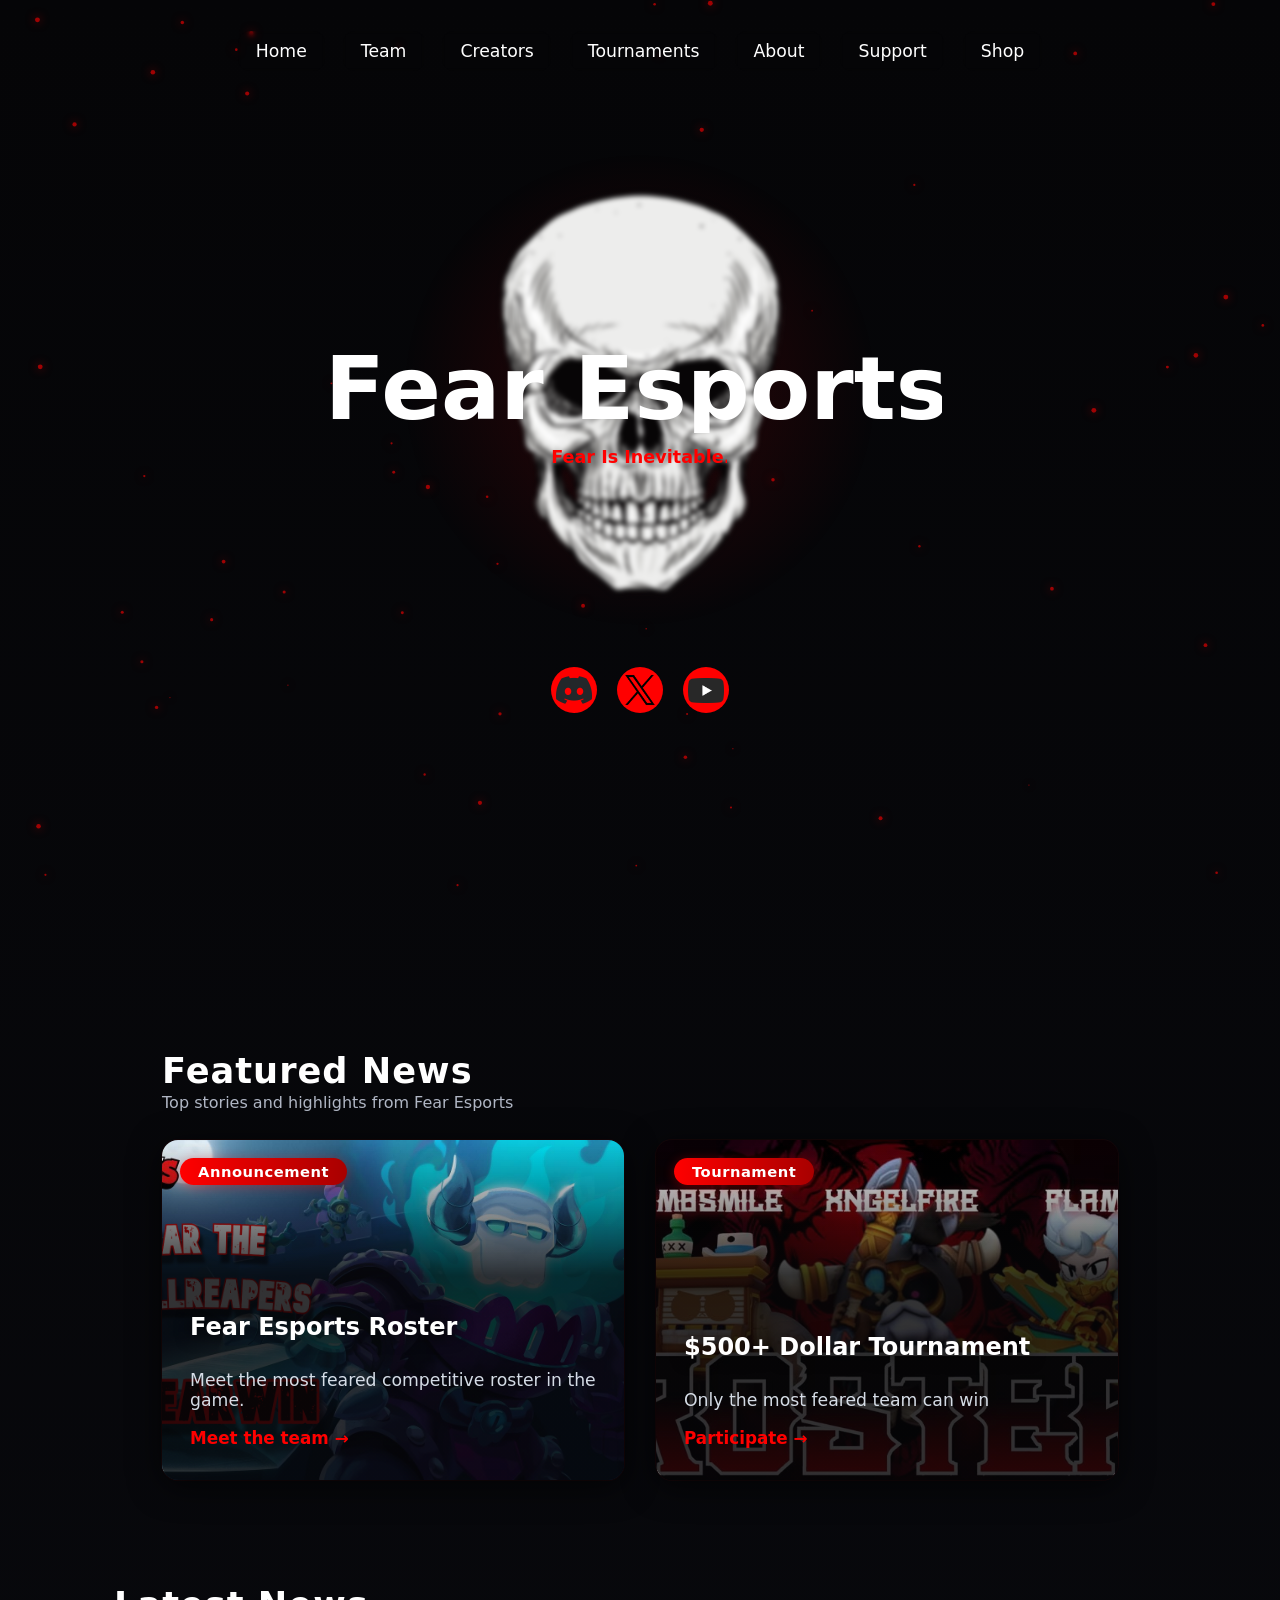
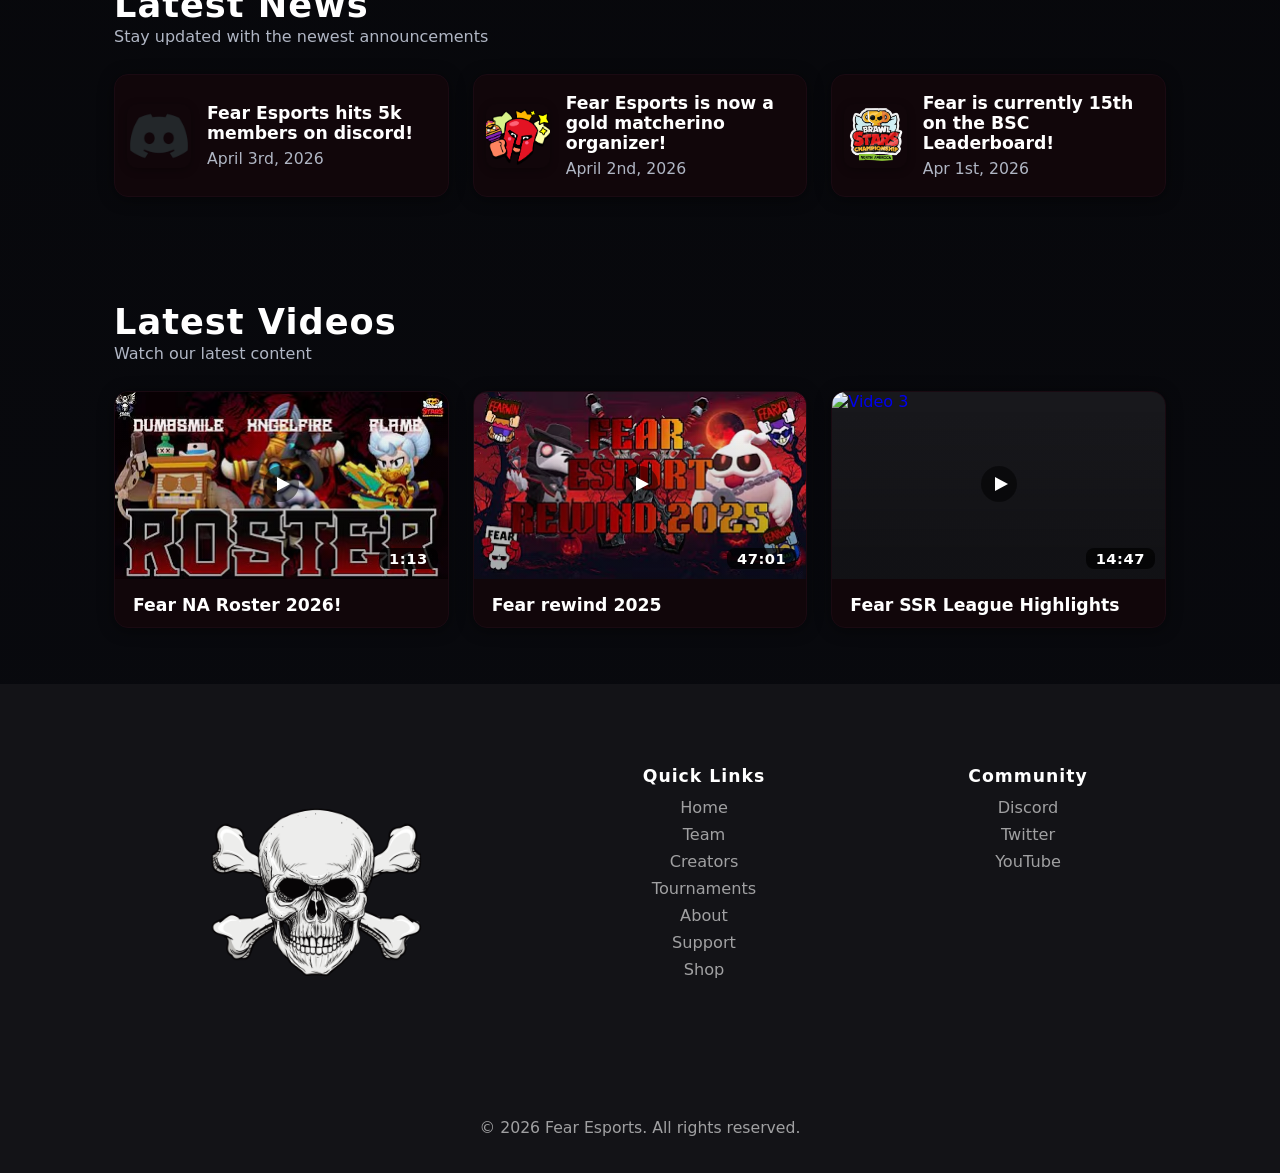
==== commit fe07b1f5: "Update index.html" ====
--- a/index.html
+++ b/index.html
@@ -154,14 +154,14 @@
                     </div>
                     <div class="video-title">Fear rewind 2025</div>
                 </a>
-                <a class="video-card" href="https://youtu.be/mR21EA0vkCk?si=Rzs5UwUQBISCm1c9" target="_blank" rel="noopener">
+                <a class="video-card" href="https://www.youtube.com/watch?v=0oEsxmphYjw" target="_blank" rel="noopener">
                     <div class="video-thumb-wrap">
-                        <img src="balls.avif" alt="Video 3" class="video-thumb">
+                        <img src="fearss.avif" alt="Video 3" class="video-thumb">
                         <span class="video-play"><svg width="38" height="38" viewBox="0 0 38 38"><circle cx="19" cy="19" r="18" fill="rgba(0,0,0,0.5)"/><polygon points="15,12 28,19 15,26" fill="#fff"/></svg></span>
-                        <span class="video-duration">2:44</span>
+                        <span class="video-duration">14:47</span>
                         <div class="video-overlay"></div>
                     </div>
-                    <div class="video-title">Trying to prove that my balls are big</div>
+                    <div class="video-title">Fear SSR League Highlights</div>
                 </a>
             </div>
         </section>
--- a/style.css
+++ b/style.css
@@ -1,3 +1,14 @@
+.team-card-roleabout-row {
+    display: flex;
+    flex-wrap: wrap;
+    gap: 8px;
+    padding: 8px 0;
+    justify-content: flex-start;
+    align-items: center;
+}
+.team-card-roleabout {
+    margin: 0;
+}
 
 /* CHIKEN, ALL OF THIS IS INDEX OR MAIN PAGE SETTINGS, IF YOU WANT TO CHANGE ANYTHING ON THE OTHER PAGES GO TO THE RESPECTIVE ROW */
 
@@ -999,14 +1010,12 @@
 }
 
 
-/* CHICKEN, THIS IS THE END OF THE MAIN CODE, THE REST OF THE CSS FILE IS FOR OTHER PAGES OR GENERAL SETTINGS, IF YOU WANT TO CHANGE ANYTHING ON THE OTHER PAGES GO TO THE RESPECTIVE ROW */ 
-
 
 /* CHICKEN, TEAMS PAGE STARTS HERE */
 
 
 @import url('https://fonts.googleapis.com/css2?family=Inter:wght@400;600;700;900&display=swap');
-/* === TEAM PAGE STYLES === */
+/*  TEAM PAGE STYLES*/
 .team-hero {
     position: relative;
     width: 90vw;
@@ -1306,7 +1315,7 @@
 
 
 
-/* --- TOURNAMENTS SECTION --- */
+/* TOURNAMENTS SECTION */
 .tournaments-title {
     color: #fff;
     font-size: 2.5rem;
@@ -1493,18 +1502,14 @@
     align-items: center;
     gap: 0.4em;
 }
-.icon-date::before {
-    content: '\1F4C5'; /* calendar emoji */
+
+.icon-time::before {
+    content: '\23F0'; 
     font-size: 1em;
     margin-right: 0.2em;
 }
-.icon-time::before {
-    content: '\23F0'; /* alarm clock emoji */
-    font-size: 1em;
-    margin-right: 0.2em;
-}
 .icon-players::before {
-    content: '\1F465'; /* busts in silhouette emoji */
+    content: '\1F465'; 
     font-size: 1em;
     margin-right: 0.2em;
 }
@@ -1604,3 +1609,255 @@
         padding-right: 0.7rem;
     }
 }
+
+
+
+
+
+
+
+
+
+
+
+
+/* about page */
+
+.about-title {
+    color: #fff;
+    font-size: 2.5rem;
+    text-align: center;
+    margin: 2.5rem 0 1.5rem 0;
+    letter-spacing: 2px;
+    z-index: 2;
+    position: relative;
+}
+
+.about-description {
+    color: #fff;
+    font-size: 1.08rem;
+    max-width: 800px;
+    margin: 0 auto 3rem auto;
+    text-align: center;
+    line-height: 1.6;
+}   
+.about-card-title {
+      color: #fff;
+    font-size: 2.5rem;
+    text-align: center;
+    margin: 2.5rem 0 1.5rem 0;
+    letter-spacing: 2px;
+    z-index: 2;
+    position: relative;
+}
+
+
+.bg-skull2 {
+    position: fixed;
+    top: 50%;
+    left: 50%;
+    transform: translate(-50%, -50%) scale(1.2);
+    width: 500px;
+    filter: blur(2px);
+    z-index: 0;
+    pointer-events: none;
+ 
+     animation: skullPulse 6s ease-in-out infinite;
+}
+
+
+.team-card-roleabout  {
+    display: flex;
+    flex-direction: row;
+    gap: 8px;
+    font-size: 0.92rem;
+    font-weight: 700;
+    padding: 4px 16px;
+    border-radius: 12px;
+    margin-top: 8px;
+    letter-spacing: 0.5px;
+    color: #fff;
+    box-shadow: 0 2px 12px 0 red ;
+}
+
+.team-card-roleabout.COO  {
+    display: inline-block;
+    font-size: 0.92rem;
+    font-weight: 700;
+    padding: 4px 16px;
+    border-radius: 12px;
+    margin-top: 8px;
+    letter-spacing: 0.5px;
+    background: linear-gradient(90deg, #ff7a18 0%, #ff3c00 100%);
+    color: #fff;
+    box-shadow: 0 2px 12px 0 red    ;
+}
+
+.team-card-roleabout.NAManager  {
+    display: inline-block;
+    font-size: 0.92rem;
+    font-weight: 700;
+    padding: 4px 16px;
+    border-radius: 12px;
+    margin-top: 8px;
+    letter-spacing: 0.5px;
+    background: linear-gradient(90deg, #ff0000 0%, #a80000 100%);
+    color: #fff;
+    box-shadow: 0 2px 12px 0 red;
+}
+
+
+.team-card-roleabout.SocialMediaManager  {
+    display: inline-block;
+    font-size: 0.92rem;
+    font-weight: 700;
+    padding: 4px 16px;
+    border-radius: 12px;
+    margin-top: 8px;
+    letter-spacing: 0.5px;
+    background: linear-gradient(90deg, #ff00cc 0%, #3333ff 100%);
+    color: #fff;
+    box-shadow: 0 2px 12px 0 pink;
+}
+
+
+.team-card-roleabout.HeadofTournamentManagement  {
+    display: inline-block;
+    font-size: 0.92rem;
+    font-weight: 700;
+    padding: 4px 16px;
+    border-radius: 12px;
+    margin-top: 8px;
+    letter-spacing: 0.5px;
+    background: linear-gradient(90deg, #f7971e 0%, #ffd200 100%);
+    color: #fff;
+    box-shadow: 0 2px 12px 0 orange;
+}
+
+.team-card-roleabout.EUManager  {
+    display: inline-block;
+    font-size: 0.92rem;
+    font-weight: 700;
+    padding: 4px 16px;
+    border-radius: 12px;
+    margin-top: 8px;
+    letter-spacing: 0.5px;
+    background: linear-gradient(90deg, #00c6ff 0%, #0072ff 100%);
+    color: #fff;
+    box-shadow: 0 2px 12px 0 lightblue;
+}
+
+.team-card-roleabout.EventsOrganizer  {
+    display: inline-block;
+    font-size: 0.92rem;
+    font-weight: 700;
+    padding: 4px 16px;
+    border-radius: 12px;
+    margin-top: 8px;
+    letter-spacing: 0.5px;
+    background: linear-gradient(90deg, #ff512f 0%, #dd2476 100%);
+    color: #fff;
+    box-shadow: 0 2px 12px 0 red;
+}
+
+
+
+
+
+.team-card-roleabout.HeadofContentCreation  {
+    display: inline-block;
+    font-size: 0.92rem;
+    font-weight: 700;
+    padding: 4px 16px;
+    border-radius: 12px;
+    margin-top: 8px;
+    letter-spacing: 0.5px;
+    background: linear-gradient(90deg, #8e2de2 0%, #4a00e0 100%);
+    color: #fff;
+    box-shadow: 0 2px 12px 0 purple;
+}
+.team-card-roleabout.APACManager  {
+    display: inline-block;
+    font-size: 0.92rem;
+    font-weight: 700;
+    padding: 4px 16px;
+    border-radius: 12px;
+    margin-top: 8px;
+    letter-spacing: 0.5px;
+    background: linear-gradient(90deg, #00f260 0%, #0575e6 100%);
+    color: #fff;
+    box-shadow: 0 2px 12px 0 green;
+}
+.team-card-roleabout.TournamentAdmin  {
+    display: inline-block;
+    font-size: 0.92rem;
+    font-weight: 700;
+    padding: 4px 16px;
+    border-radius: 12px;
+    margin-top: 8px;
+    letter-spacing: 0.5px;
+    background: linear-gradient(90deg, #fc466b 0%, #3f5efb 100%);
+    color: #fff;
+    box-shadow: 0 2px 12px 0 lightpink;
+}
+.team-card-roleabout.HeadofTicketSupport  {
+    display: inline-block;
+    font-size: 0.92rem;
+    font-weight: 700;
+    padding: 4px 16px;
+    border-radius: 12px;
+    margin-top: 8px;
+    letter-spacing: 0.5px;
+    background: linear-gradient(90deg, #36d1dc 0%, #5b86e5 100%);
+    color: #fff;
+    box-shadow: 0 2px 12px 0 lightcyan;
+}
+.team-card-roleabout.OutreachManager  {
+    display: inline-block;
+    font-size: 0.92rem;
+    font-weight: 700;
+    padding: 4px 16px;
+    border-radius: 12px;
+    margin-top: 8px;
+    letter-spacing: 0.5px;
+    background: linear-gradient(90deg, #ff9966 0%, #ff5e62 100%);
+    color: #fff;
+    box-shadow: 0 2px 12px 0 lightsalmon;
+}
+.team-card-roleabout.HeadofActivityManagement  {
+    display: inline-block;
+    font-size: 0.92rem;
+    font-weight: 700;
+    padding: 4px 16px;
+    border-radius: 12px;
+    margin-top: 8px;
+    letter-spacing: 0.5px;
+    background: linear-gradient(90deg, #56ab2f 0%, #a8e063 100%);
+    color: #fff;
+    box-shadow: 0 2px 12px 0 green;
+}
+.team-card-roleabout.AEO  {
+    display: inline-block;
+    font-size: 0.92rem;
+    font-weight: 700;
+    padding: 4px 16px;
+    border-radius: 12px;
+    margin-top: 8px;
+    letter-spacing: 0.5px;
+    background: linear-gradient(90deg, #c471f5 0%, #fa71cd 100%);
+    color: #fff;
+    box-shadow: 0 2px 12px 0 lightpink;
+}
+.team-card-roleabout.HeadofBranding  {
+    display: inline-block;
+    font-size: 0.92rem;
+    font-weight: 700;
+    padding: 4px 16px;
+    border-radius: 12px;
+    margin-top: 8px;
+    letter-spacing: 0.5px;
+    background: linear-gradient(90deg, #ff4b2b 0%, #ff416c 100%);
+    color: #fff;
+    box-shadow: 0 2px 12px 0 darkorchid;
+}
+
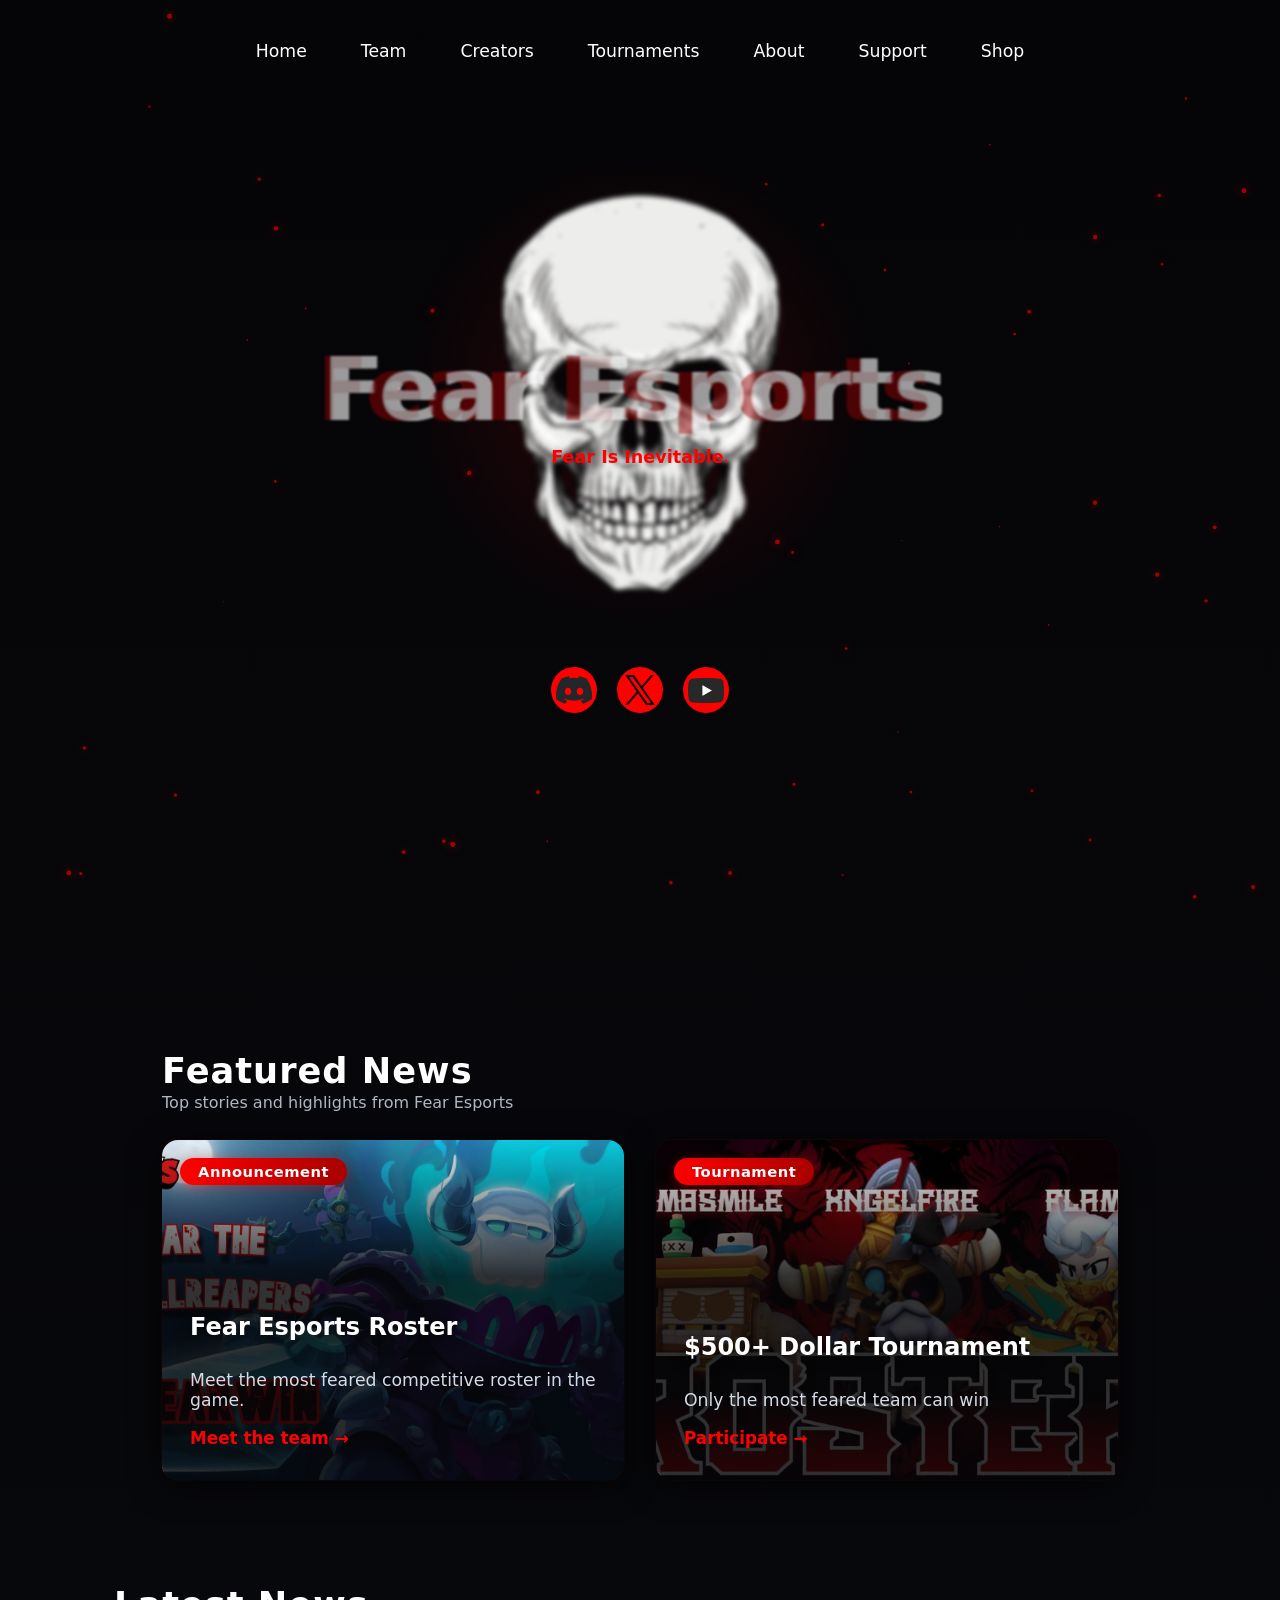
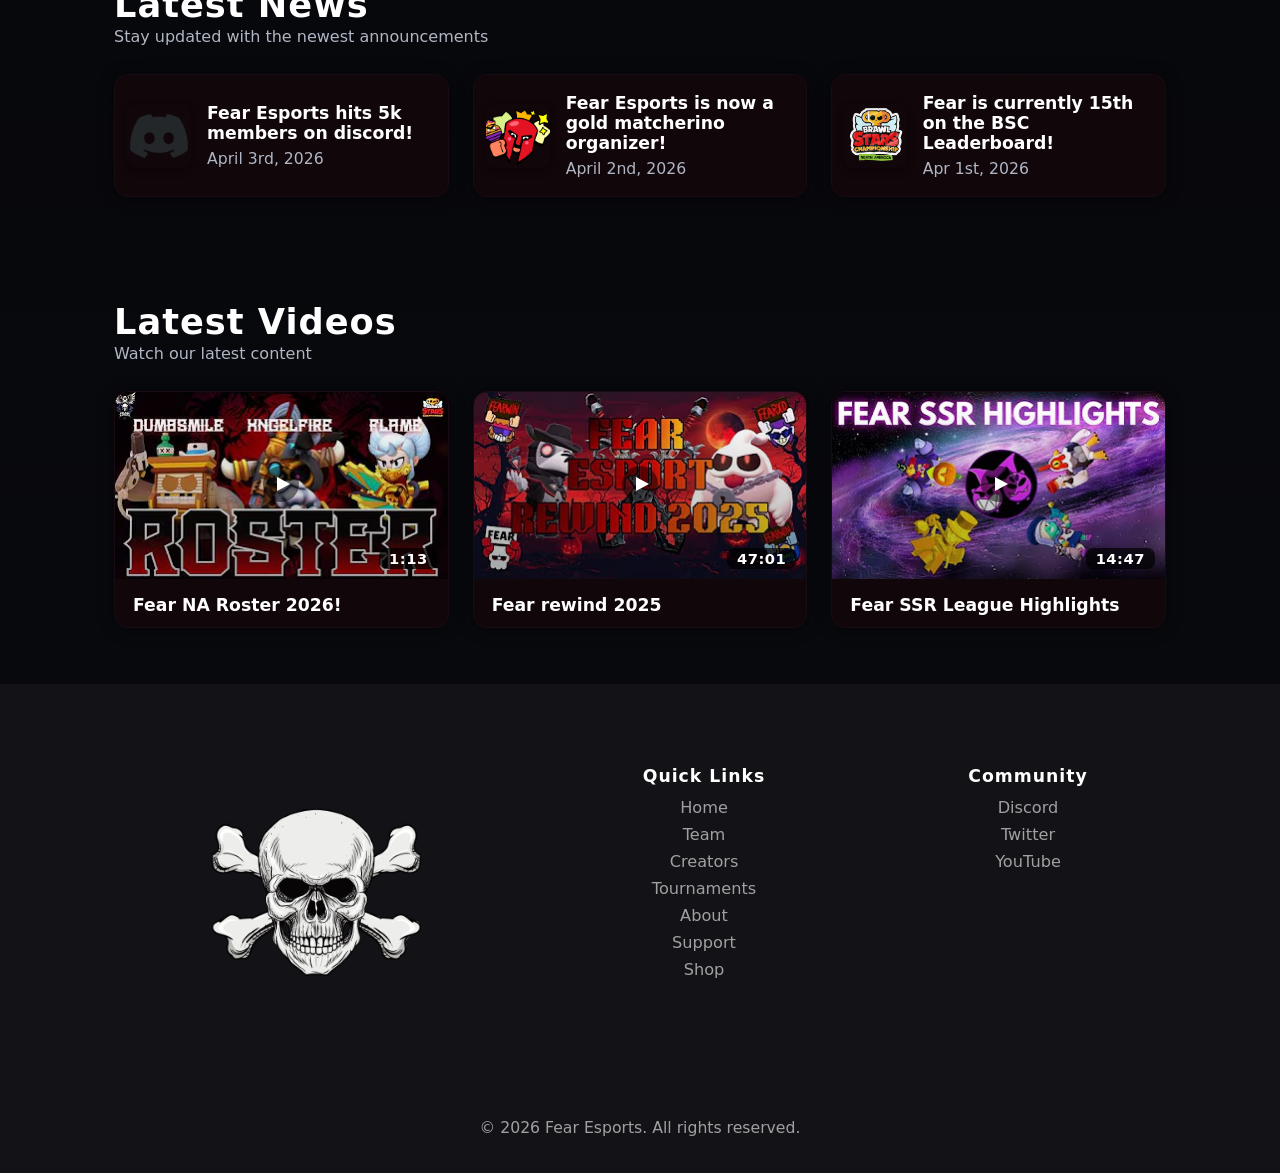
==== commit cf3390c5: "Update index.html" ====
--- a/index.html
+++ b/index.html
@@ -210,7 +210,7 @@
             <div class="modal-content">
                 <span class="close" id="close-modal">&times;</span>
                 <h2>WIP</h2>
-                <p>we are working on the shop! (we dont have merch)</p>
+                <p>this site is under construction</p>
             </div>
         </div>
 
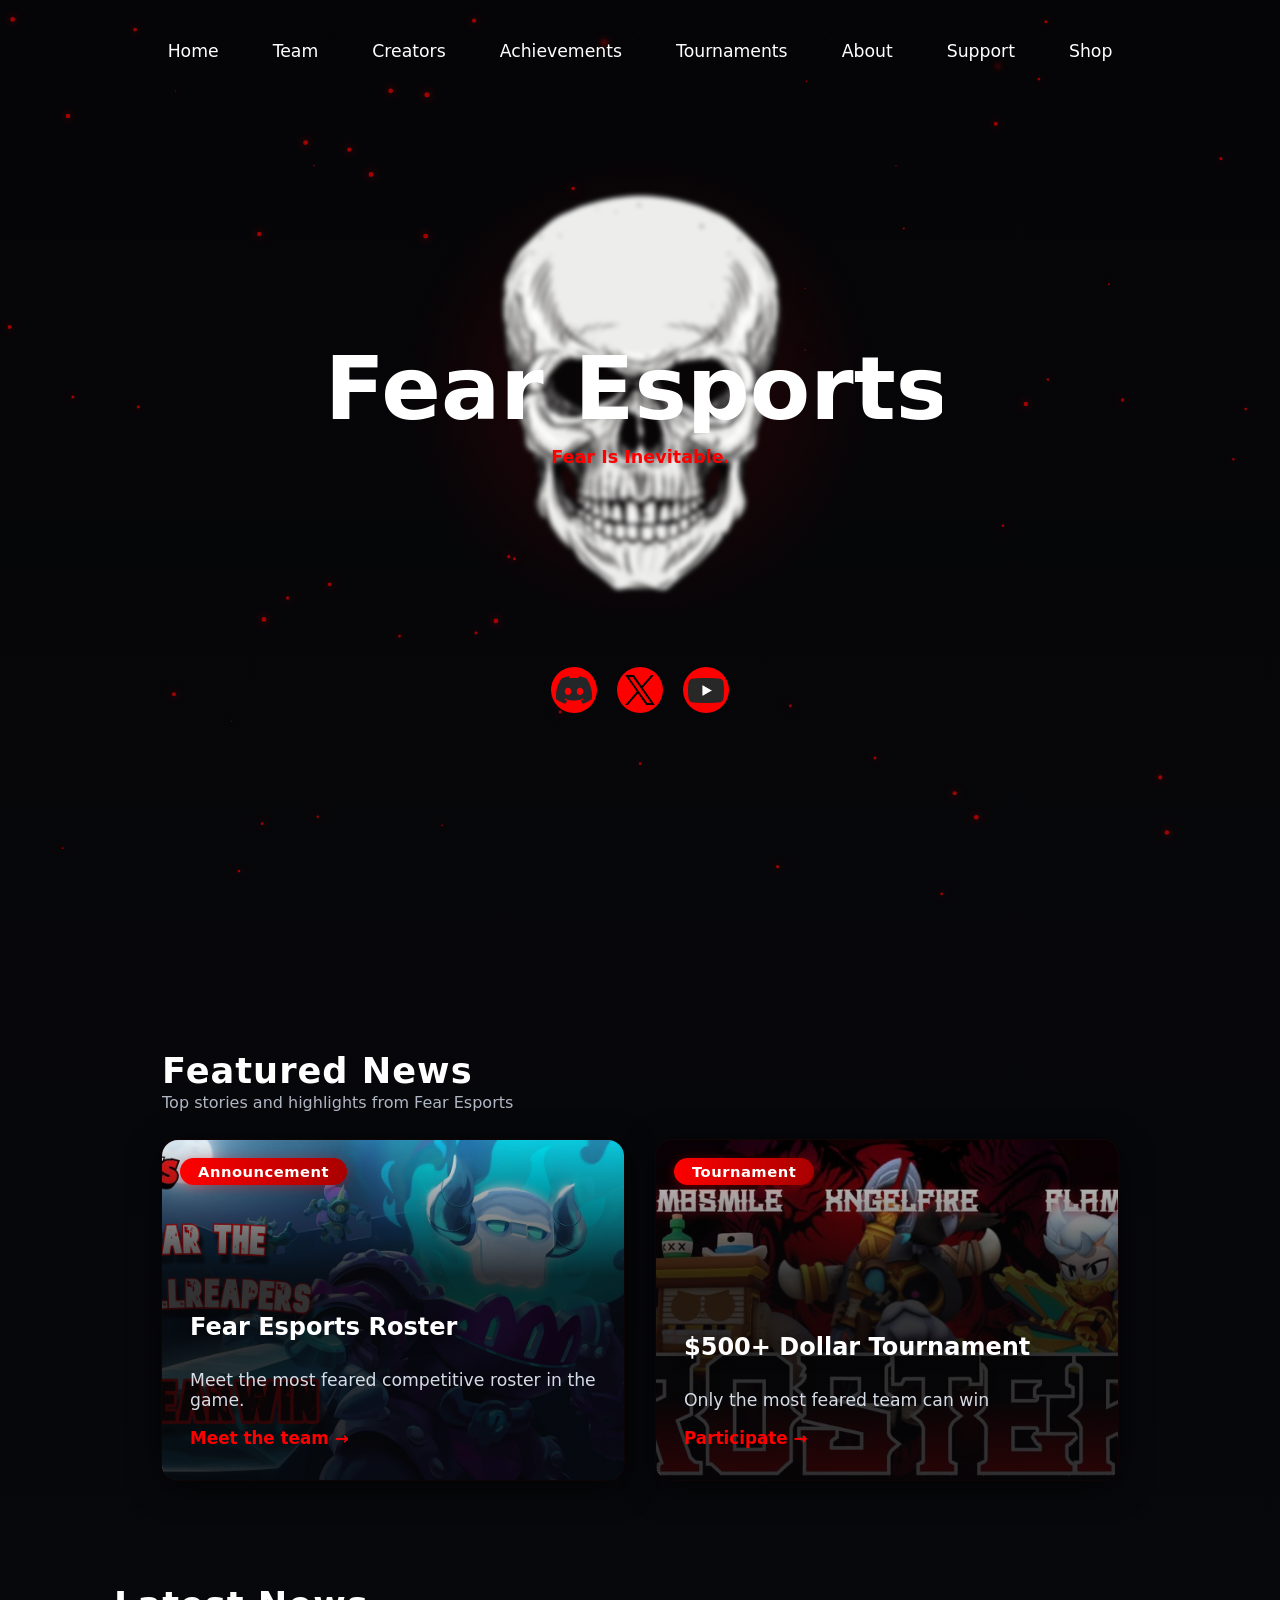
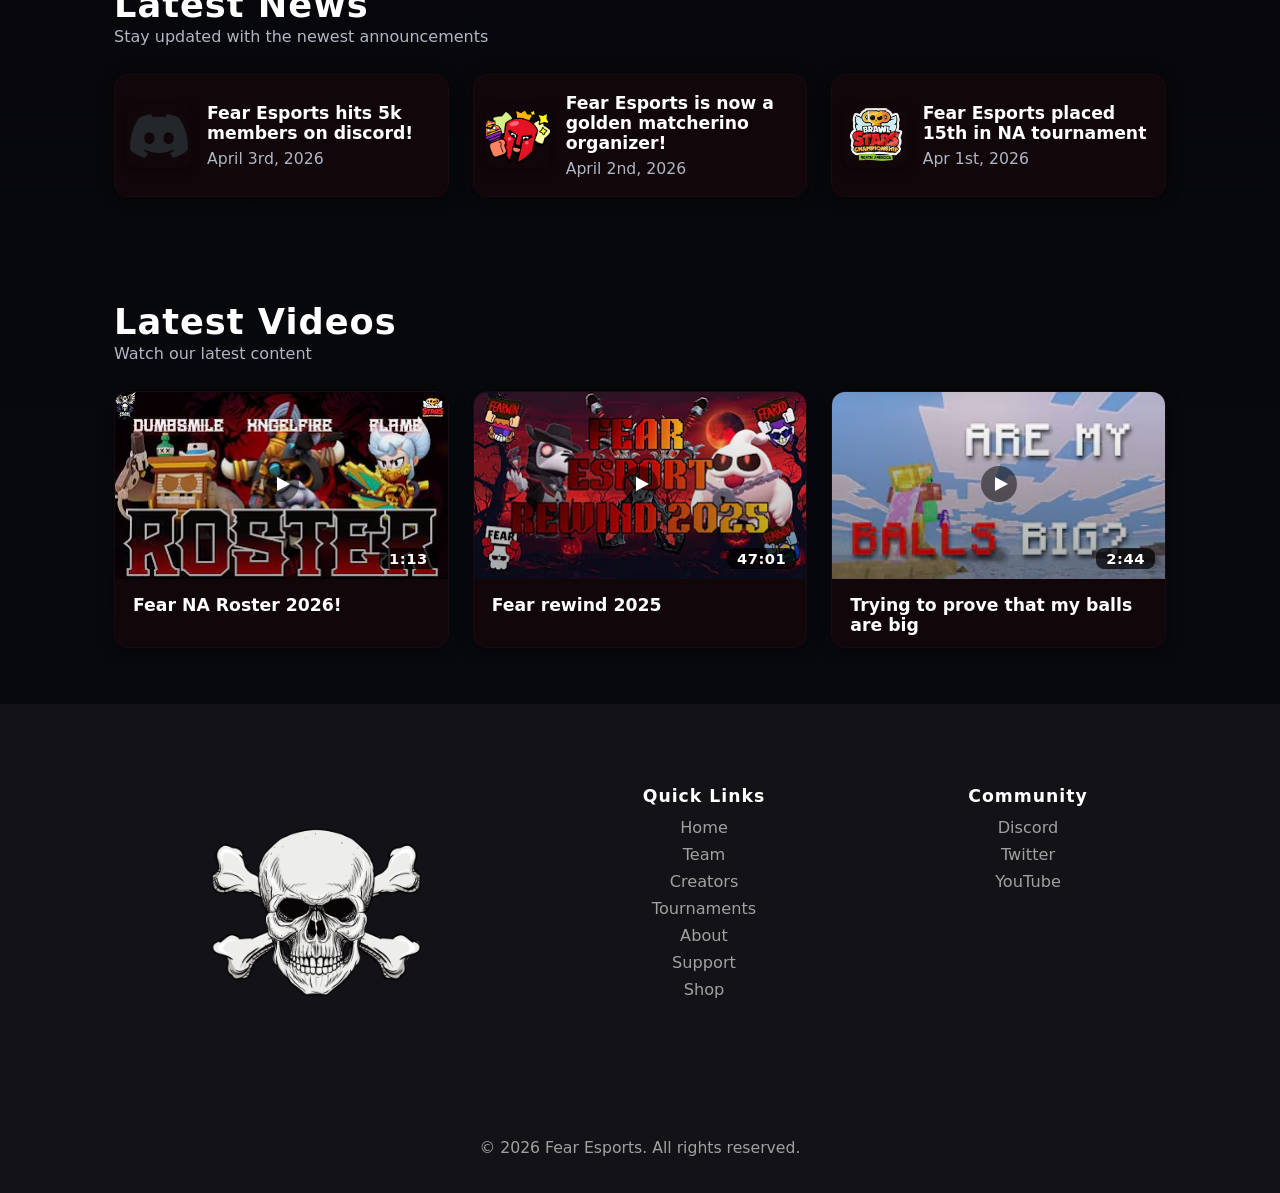
==== commit 328573de: "Update index.html" ====
--- a/index.html
+++ b/index.html
@@ -12,10 +12,12 @@
                 <a href="index.html">Home</a>
                 <a href="team.html">Team</a>
                 <a href="creators.html">Creators</a>
+                <a href="achievements.html">Achievements</a>
                 <a href="tournaments.html">Tournaments</a>
                 <a href="about.html">About</a>
-                <a href="support.html">Support</a>
+                <a href="https://www.paypal.com/paypalme/FearEsportsOfficial?country.x=US&locale.x=en_US" target="_blank">Support</a>
                 <a href="shop.html">Shop</a>
+                
             </nav>
         </header>
 
@@ -102,14 +104,14 @@
                 <div class="news-card">
                     <img src="mandy-winner-pin.png" alt="News 2" class="news-thumb">
                     <div class="news-info">
-                        <h4 class="news-title">Fear Esports is now a gold matcherino organizer!</h4>
+                        <h4 class="news-title">Fear Esports is now a golden matcherino organizer!</h4>
                         <span class="news-date"> April 2nd, 2026 </span>
                     </div>
                 </div>
                 <div class="news-card">
                     <img src="na-logo.webp" alt="News 3" class="news-thumb">
                     <div class="news-info">
-                        <h4 class="news-title">Fear is currently 15th on the BSC Leaderboard!</h4>
+                        <h4 class="news-title">Fear Esports placed 15th in NA tournament</h4>
                         <span class="news-date">Apr 1st, 2026</span>
                     </div>
                 </div>
@@ -154,14 +156,14 @@
                     </div>
                     <div class="video-title">Fear rewind 2025</div>
                 </a>
-                <a class="video-card" href="https://www.youtube.com/watch?v=0oEsxmphYjw" target="_blank" rel="noopener">
+                <a class="video-card" href="https://youtu.be/mR21EA0vkCk?si=Rzs5UwUQBISCm1c9" target="_blank" rel="noopener">
                     <div class="video-thumb-wrap">
-                        <img src="fearss.avif" alt="Video 3" class="video-thumb">
+                        <img src="balls.avif" alt="Video 3" class="video-thumb">
                         <span class="video-play"><svg width="38" height="38" viewBox="0 0 38 38"><circle cx="19" cy="19" r="18" fill="rgba(0,0,0,0.5)"/><polygon points="15,12 28,19 15,26" fill="#fff"/></svg></span>
-                        <span class="video-duration">14:47</span>
+                        <span class="video-duration">2:44</span>
                         <div class="video-overlay"></div>
                     </div>
-                    <div class="video-title">Fear SSR League Highlights</div>
+                    <div class="video-title">Trying to prove that my balls are big</div>
                 </a>
             </div>
         </section>
@@ -210,7 +212,7 @@
             <div class="modal-content">
                 <span class="close" id="close-modal">&times;</span>
                 <h2>WIP</h2>
-                <p>this site is under construction</p>
+                <p>This site is under construction</p>
             </div>
         </div>
 
--- a/style.css
+++ b/style.css
@@ -1,15 +1,3 @@
-.team-card-roleabout-row {
-    display: flex;
-    flex-wrap: wrap;
-    gap: 8px;
-    padding: 8px 0;
-    justify-content: flex-start;
-    align-items: center;
-}
-.team-card-roleabout {
-    margin: 0;
-}
-
 /* CHIKEN, ALL OF THIS IS INDEX OR MAIN PAGE SETTINGS, IF YOU WANT TO CHANGE ANYTHING ON THE OTHER PAGES GO TO THE RESPECTIVE ROW */
 
 /* quick socials */
@@ -499,18 +487,32 @@
 
 header {
     display: flex;
-    align-items: center;
-    justify-content: space-between;
-    gap: 12px;
-    margin-bottom: 22px;
-    padding: 16px 20px;
-    min-height: 80px;
     flex-direction: column;
     align-items: center;
     justify-content: center;
     gap: 10px;
+    margin-bottom: 22px;
     padding: 16px 20px 0 20px;
-
+    min-height: 80px;
+
+@media (max-width: 900px) {
+    header {
+        flex-direction: column;
+        align-items: center;
+        justify-content: center;
+        text-align: center;
+    }
+}
+@media (max-width: 600px) {
+    header {
+        flex-direction: column;
+        align-items: center;
+        justify-content: center;
+        text-align: center;
+        padding-left: 4vw;
+        padding-right: 4vw;
+    }
+}
 } 
 
 .brand {
@@ -1081,6 +1083,7 @@
     display: grid;
     grid-template-columns: repeat(3, 1fr);
     gap: 32px;
+    justify-items: center;
 }
 @media (max-width: 900px) {
     .team-cards-grid {
@@ -1088,7 +1091,7 @@
         gap: 18px;
     }
 }
-@media (max-width: 700px) {
+@media (max-width: 800px) {
     .team-cards-grid {
         grid-template-columns: 1fr;
         gap: 14px;
@@ -1112,6 +1115,7 @@
         object-fit: contain;
     }
 }
+
 
 /* 3D FLIP CARD */
 .team-card {
@@ -1120,6 +1124,7 @@
     background: none;
     cursor: pointer;
     min-height: 400px;
+    max-width: 350px;
     transition: box-shadow 0.25s cubic-bezier(.4,2,.6,1), transform 0.25s cubic-bezier(.4,2,.6,1);
     box-shadow: 0 2px 16px 0 #000a, 0 0 0 1.5px #ff000010;
     position: relative;
@@ -1135,7 +1140,6 @@
 .team-card .team-card-inner {
     position: relative;
     width: 350px;
-
     height: 100%;
     transition: transform 0.5s cubic-bezier(.4,2,.6,1);
     transform-style: preserve-3d;
@@ -1300,11 +1304,31 @@
 }
 
 /* Responsive min height for cards */
-@media (max-width: 700px) {
+@media (max-width: 1400px) {
     .team-card {
-        min-height: 260px;
-    }
-}
+        min-height: 300px;
+    }
+     .team-cards-grid {
+        display: grid;
+        grid-template-columns: 1fr 1fr;
+  
+    }
+    .team-cards-grid > .team-card:nth-child(3) {
+        grid-column: 1 / 3;
+        justify-self: center;
+    }
+}
+@media (max-width: 800px) {
+  .team-cards-grid {
+        grid-template-columns: 1fr !important;
+    }
+    .team-cards-grid > .team-card:nth-child(3) {
+        grid-column: auto;
+        justify-self: stretch;
+    }
+}
+
+
 
 
 
@@ -1353,29 +1377,43 @@
 }
 @media (min-width: 1000px) {
     .tournaments-grid {
+        grid-template-columns: 1fr 1fr;
+    }
+}
+
+@media (min-width: 1300px) {
+    .tournaments-grid {
         grid-template-columns: 1fr 1fr 1fr;
-    }
-}
+      right: 10%;
+    }
+}
+
+
+
 @media (min-width: 1400px) {
     .tournaments-grid {
-        grid-template-columns: 1fr 1fr 1fr 1fr;
-    }
-}
+        grid-template-columns: 1fr 1fr 1fr;
+    }
+}
+
+
 
 @media (min-width: 1800px) {
+    
     .tournaments-grid {
+          grid-template-columns: 1fr 1fr 1fr 1fr;
         right: 30%;
     }
 }
 
 @media (max-width: 1200px) {
     .tournaments-grid {
-        grid-template-columns: repeat(3, 1fr);
+        grid-template-columns: repeat(2, 1fr);
     }
 }
 @media (max-width: 900px) {
     .tournaments-grid {
-        grid-template-columns: repeat(2, 1fr);
+        grid-template-columns: repeat(1, 1fr);
     }
 }
 @media (max-width: 600px) {
@@ -1861,3 +1899,81 @@
     box-shadow: 0 2px 12px 0 darkorchid;
 }
 
+
+
+
+.about-container {
+    max-width: 900px;
+    margin: auto;
+    padding: 40px 20px;
+}
+
+.about-section {
+       background: #11060a;
+    border-radius: 16px;
+    padding: 25px 30px;
+    margin-bottom: 25px;
+    box-shadow: 0 0 20px rgba(0,0,0,0.4);
+    transition: transform 0.3s ease, box-shadow 0.3s ease;
+}
+
+.about-section:hover {
+   transform: translateY(-5px) scale(1.05);
+     box-shadow: 0 2px 8px 0 #ff000055;
+       border-color: #ff0000;
+    
+    text-shadow: 0 0 8px #ff0000;
+}
+.about-section:hover .about-description {
+    color: #ff0000;
+}
+
+.about-section:hover .about-title {
+    color: #ff0000;
+}
+
+
+
+
+.about-description {
+    font-size: 0.95rem;
+    line-height: 1.6;
+    color: #cfcfe6;
+}
+
+.stats-grid {
+    display: grid;
+    grid-template-columns: repeat(4, minmax(140px, 1fr));
+    gap: 15px;
+    margin-top: 15px;
+}
+
+@media (max-width: 900px) {
+    .stats-grid {
+    display: grid;
+    grid-template-columns: repeat(auto-fit, minmax(140px, 1fr));
+    gap: 15px;
+    margin-top: 15px;
+}
+}
+
+.stat-box {
+        background: #1a030b;
+    padding: 15px;
+    border-radius: 12px;
+    text-align: center;
+    border: 1px solid rgba(255,255,255,0.05);
+}
+
+.stat-number {
+    font-size: 1.4rem;
+    font-weight: bold;
+    color: #ff004c;
+}
+
+.stat-label {
+    font-size: 0.8rem;
+    color: #aaaad4;
+    margin-top: 5px;
+    
+}
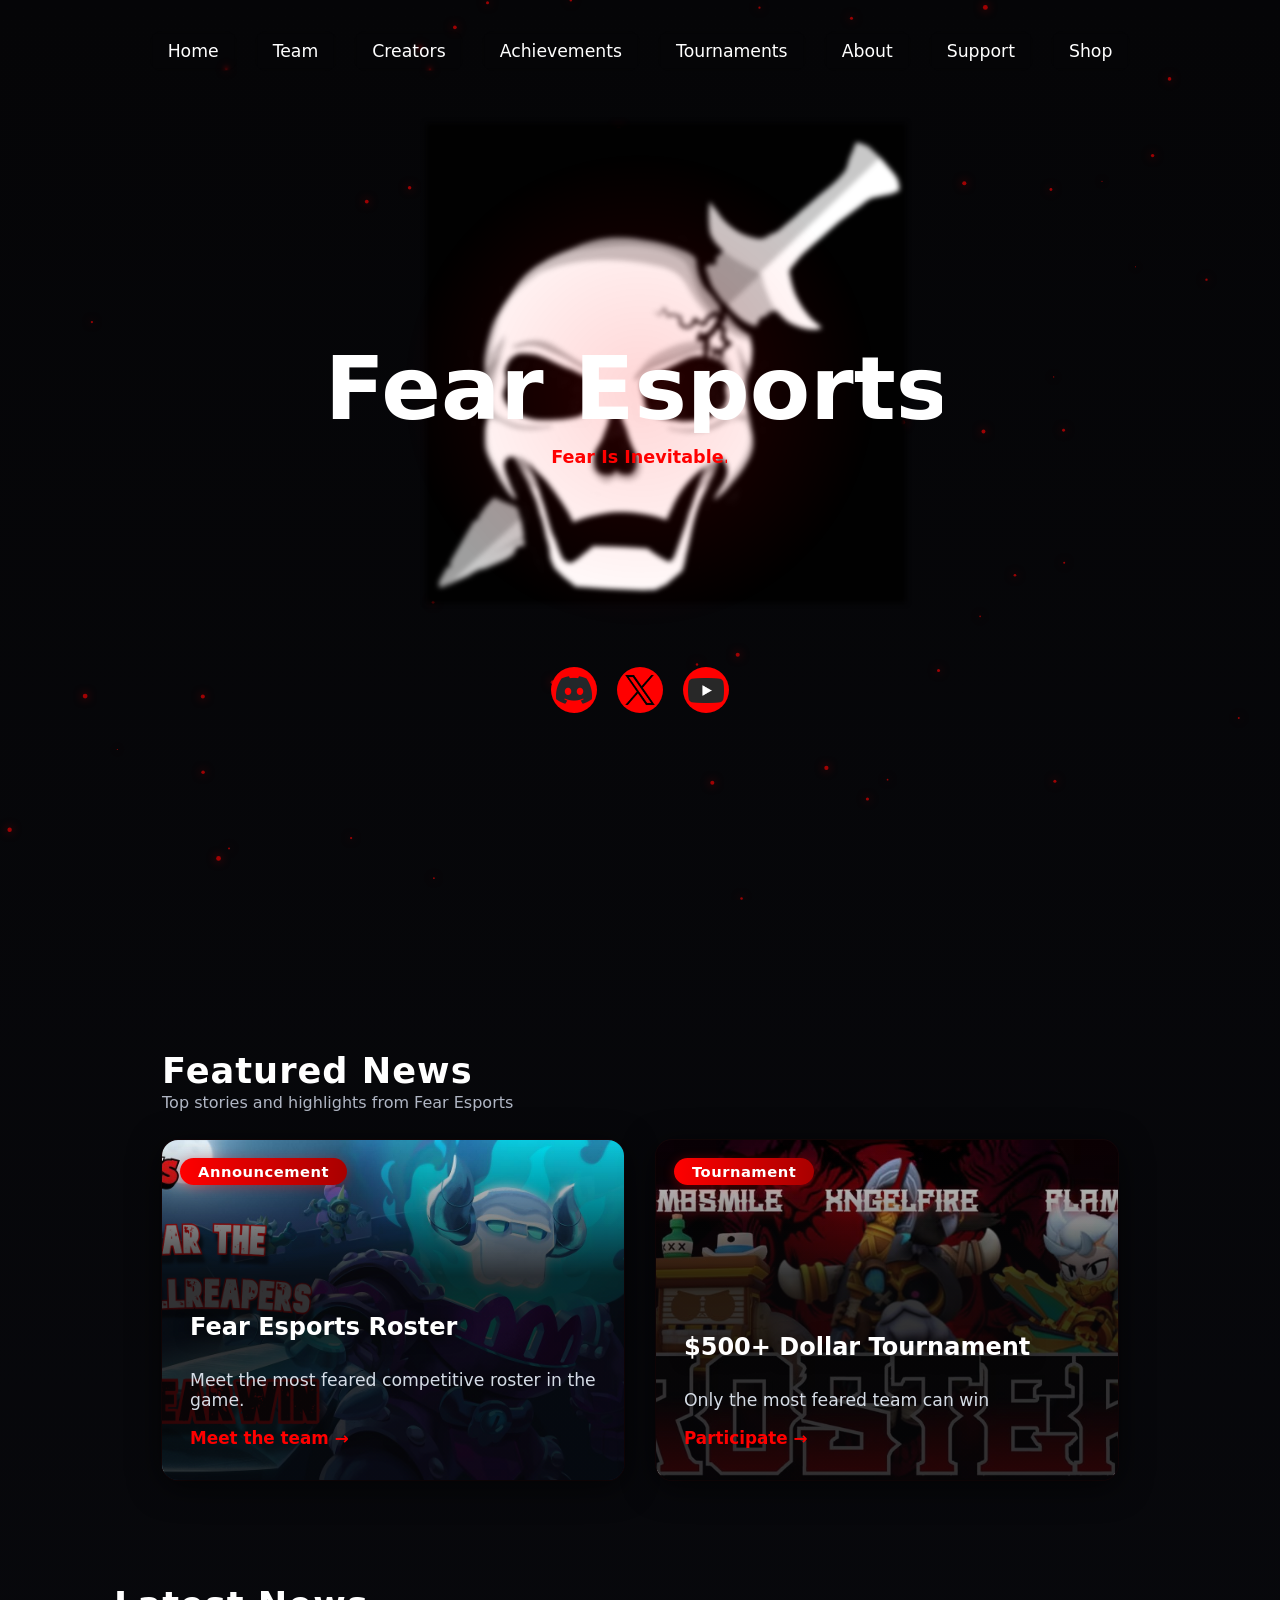
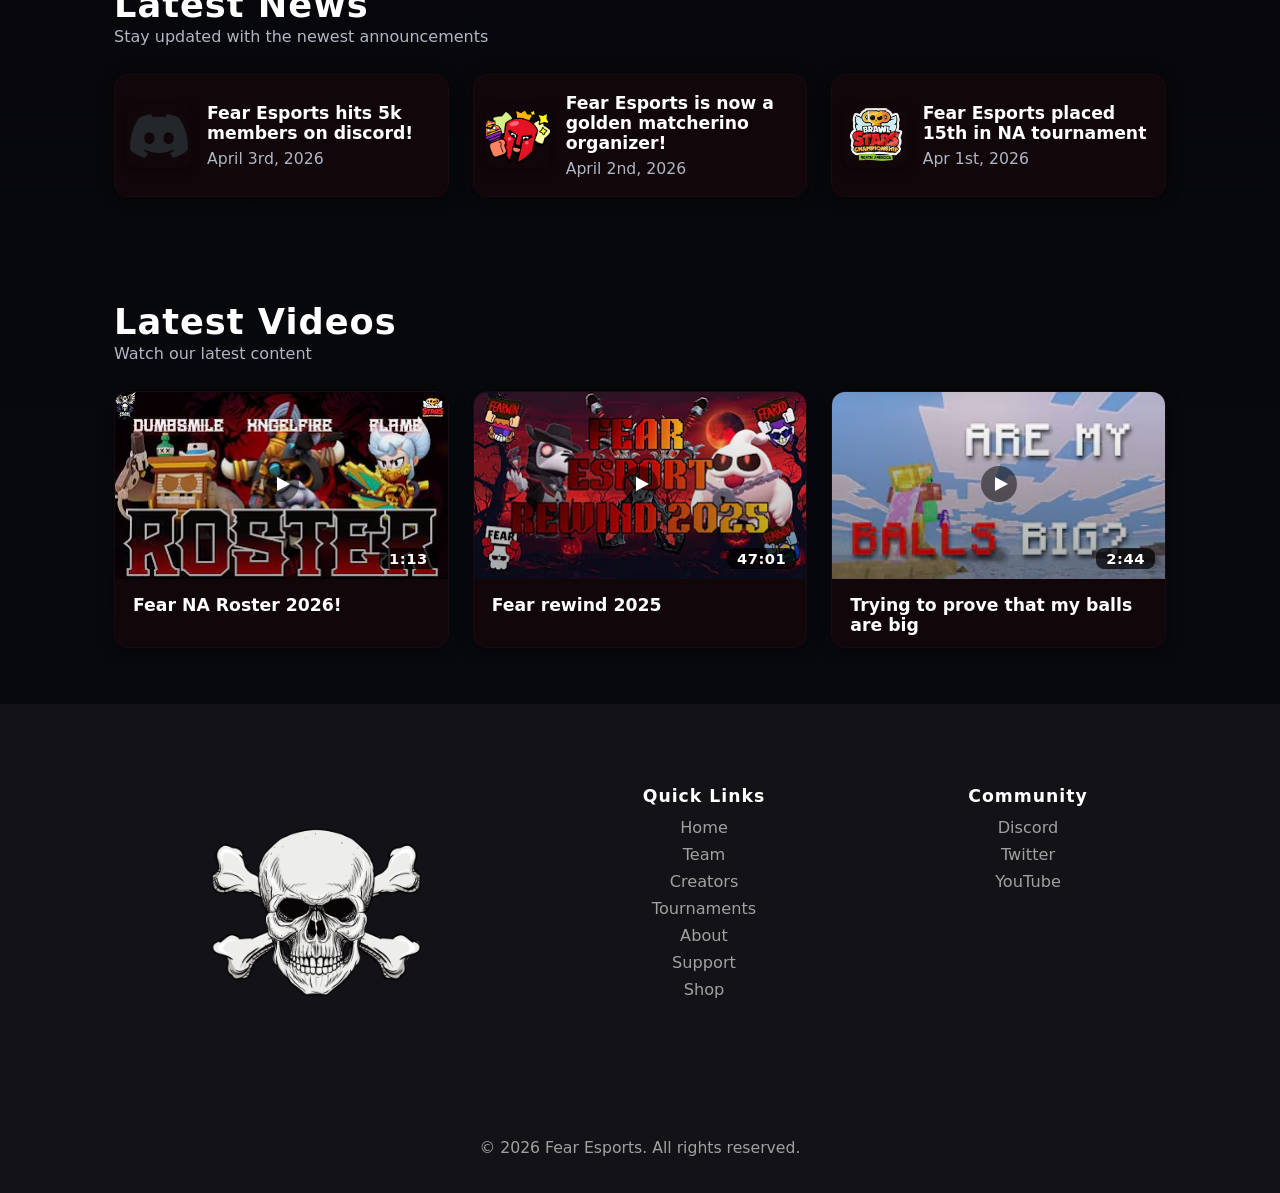
==== commit a91cc791: "Update index.html" ====
--- a/index.html
+++ b/index.html
@@ -20,11 +20,12 @@
                 
             </nav>
         </header>
-
+ <img src="newskull.jpg" class="bg-skull">
         <main>
         <canvas id="particles"></canvas>   
+        
         <section class="welcomelogo-section">
-                        <img src="skull2.png" class="bg-skull">
+                       
                         <h1 class="welcomelogo">Fear Esports</h1>
                         <p class="catchphrase">Fear Is Inevitable.</p>
                         <div class="quick-socials">
--- a/style.css
+++ b/style.css
@@ -1,4 +1,5 @@
-/* CHIKEN, ALL OF THIS IS INDEX OR MAIN PAGE SETTINGS, IF YOU WANT TO CHANGE ANYTHING ON THE OTHER PAGES GO TO THE RESPECTIVE ROW */
+
+/* CHICKEN, ALL OF THIS IS INDEX OR MAIN PAGE SETTINGS, IF YOU WANT TO CHANGE ANYTHING ON THE OTHER PAGES GO TO THE RESPECTIVE ROW */
 
 /* quick socials */
 .quick-socials {
@@ -592,7 +593,7 @@
     width: 0;
     height: 3px;
     background: red;
-    transition: width 0.25s cubic-bezier(.4,2,.6,1);
+    transition: width 0.5s cubic-bezier(.4,2,.6,1);
 }
 
 nav a:hover {
@@ -838,10 +839,10 @@
 
 .bg-skull {
     position: absolute;
-    top: 20%;
-    left: 50%;
+    top: 13%;
+    left: 52%;
     transform: translate(-50%, -50%) scale(1.2);
-    width: 500px;
+    width: 400px;
     filter: blur(2px);
     z-index: 1;
     pointer-events: none;
@@ -1009,8 +1010,81 @@
         gap: 8px;
         padding: 0 4vw;
     }
-}
-
+    .bg-skull {
+    position: absolute;
+    top: 10%;
+    left: 60%;
+    transform: translate(-50%, -50%) scale(1.2);
+    width: 300px;
+    filter: blur(2px);
+    z-index: 1;
+    pointer-events: none;
+
+     animation: skullPulse 6s ease-in-out infinite;
+}
+}
+
+
+@media (max-width: 550px) {
+    .footer-main {
+        flex-direction: column;
+        gap: 0;
+        padding: 0 4vw;
+    }
+    .footer-col, .brand-col {
+        min-width: 0;
+        margin-bottom: 32px;
+    }
+    .footer-bottom-content {
+        flex-direction: column;
+        align-items: flex-start;
+        gap: 8px;
+        padding: 0 4vw;
+    }
+    .bg-skull {
+    position: absolute;
+    top: 11%;
+    left: 58%;
+    transform: translate(-50%, -50%) scale(1.2);
+    width: 275px;
+    filter: blur(2px);
+    z-index: 1;
+    pointer-events: none;
+
+     animation: skullPulse 6s ease-in-out infinite;
+}
+}
+
+
+@media (max-width: 700px) {
+    .footer-main {
+        flex-direction: column;
+        gap: 0;
+        padding: 0 4vw;
+    }
+    .footer-col, .brand-col {
+        min-width: 0;
+        margin-bottom: 32px;
+    }
+    .footer-bottom-content {
+        flex-direction: column;
+        align-items: flex-start;
+        gap: 8px;
+        padding: 0 4vw;
+    }
+    .bg-skull {
+    position: absolute;
+    top: 10%;
+    left: 56%;
+    transform: translate(-50%, -50%) scale(1.2);
+    width: 275px;
+    filter: blur(2px);
+    z-index: 1;
+    pointer-events: none;
+
+     animation: skullPulse 6s ease-in-out infinite;
+}
+}
 
 
 /* CHICKEN, TEAMS PAGE STARTS HERE */
@@ -1906,10 +1980,12 @@
     max-width: 900px;
     margin: auto;
     padding: 40px 20px;
+    z-index: 2;
 }
 
 .about-section {
-       background: #11060a;
+      background: #13131a;
+      
     border-radius: 16px;
     padding: 25px 30px;
     margin-bottom: 25px;
@@ -1977,3 +2053,329 @@
     margin-top: 5px;
     
 }
+
+
+
+
+
+
+
+
+
+
+
+
+
+
+
+
+
+
+
+
+
+/* achievements page */
+
+.achievements-carousel-wrapper {
+      max-width: 1100px;
+      margin: 0 auto;
+      position: relative;
+      padding: 40px 0;
+      display: flex;
+      align-items: center;
+      justify-content: center;
+    }
+    .achievements-carousel {
+      overflow: hidden;
+      width: 100%;
+    }
+    .achievements-track {
+      display: flex;
+      transition: transform 0.4s cubic-bezier(.4,2,.6,1);
+      gap: 32px;
+      will-change: transform;
+    }
+    .achievement-card {
+      background: #0a0a0f;
+      border-radius: 16px;
+      box-shadow: 0 2px 16px 0 #000a;
+      display: flex;
+      flex-direction: column;
+      align-items: center;
+      padding: 32px 18px 40px 18px;
+      position: relative;
+      transition: box-shadow 0.25s, transform 0.25s;
+      min-width: 320px;
+      max-width: 340px;
+      flex: 0 0 320px;
+      margin: 0;
+    }
+    .achievement-card:hover {
+      box-shadow: 0 4px 32px 0 #ff000055, 0 0 16px 2px #ff0000cc;
+      transform: translateY(-10px);
+    }
+    .achievement-icon {
+      width: 64px;
+      height: 64px;
+      margin-bottom: 18px;
+      display: flex;
+      align-items: center;
+      justify-content: center;
+      z-index: 2;
+      transition: transform 0.3s;
+      animation: achievement-float 2.5s ease-in-out infinite alternate;
+    }
+    .achievement-card:hover .achievement-icon {
+      transform: translateY(-10px) scale(1.07);
+      filter: drop-shadow(0 0 12px #ff0000cc);
+    }
+    .achievement-icon img {
+      width: 100%;
+      height: 100%;
+      object-fit: contain;
+      pointer-events: none;
+      user-select: none;
+    }
+    .achievement-title {
+      font-size: 1.18rem;
+      font-weight: 700;
+      color: #fff;
+      margin-bottom: 10px;
+      text-align: center;
+    }
+    .achievement-desc {
+      color: #b0b6c4;
+      font-size: 0.98rem;
+      text-align: center;
+      margin-top: 8px;
+      position: relative;
+      padding-bottom: 32px;
+    }
+    .achievement-platform {
+      display: block;
+      width: 60%;
+      height: 16px;
+      margin: 18px auto 0 auto;
+      border-radius: 0 0 12px 12px;
+      background: linear-gradient(90deg, #18181c 60%, #23232a 100%);
+      box-shadow: 0 6px 18px 0 #000a, 0 2px 12px 0 #ff000033;
+      position: absolute;
+      left: 50%;
+      transform: translateX(-50%);
+      bottom: 0;
+      z-index: 0;
+    }
+    @keyframes achievement-float {
+      0% { transform: translateY(0);}
+      100% { transform: translateY(-8px);}
+    }
+    .carousel-arrow {
+      background: #18181c;
+      color: #fff;
+      border: none;
+      border-radius: 50%;
+      width: 38px;
+      height: 38px;
+      font-size: 1.5rem;
+      cursor: pointer;
+      box-shadow: 0 2px 8px 0 #0005;
+      transition: background 0.2s, color 0.2s;
+      z-index: 10;
+      margin: 0 8px;
+      position: absolute;
+      top: 50%;
+      transform: translateY(-50%);
+    }
+    .carousel-arrow.left { left: 0; }
+    .carousel-arrow.right { right: 0; }
+    .carousel-arrow:hover {
+      background: #ff0000;
+      color: #fff;
+    }
+    @media (max-width: 1100px) {
+      .achievement-card { min-width: 28vw; flex-basis: 28vw; }
+    }
+    @media (max-width: 900px) {
+      .achievement-card { min-width: 45vw; flex-basis: 45vw; }
+    }
+    @media (max-width: 600px) {
+      .achievement-card { min-width: 90vw; flex-basis: 90vw; }
+      .carousel-arrow { width: 32px; height: 32px; font-size: 1.2rem; }
+    }
+
+
+
+
+
+
+
+
+
+
+
+
+
+
+
+
+
+
+
+
+
+
+
+
+
+
+
+
+
+    /* creators page */
+.creators-section {
+    
+    color: #fff;
+    padding: 40px 0;
+    display: flex;
+    flex-direction: column;
+    align-items: center;
+}
+
+.creators-title {
+    font-size: 2.2rem;
+    font-weight: bold;
+    margin-bottom: 32px;
+    letter-spacing: 1px;
+}
+
+.creators-list {
+    display: flex;
+    flex-direction: column;
+    gap: 28px;
+    width: 100%;
+    max-width: 1100px;
+    align-items: center;
+}
+
+.creator-card {
+    text-decoration: none;
+    color: white;
+    background: #13131a;
+    display: flex;
+    flex-direction: row;
+    align-items: center;
+    padding: 32px;
+    border-radius: 16px;
+    box-shadow: 0 4px 28px 0 rgba(255,0,32,0.10), 0 2px 12px 0 rgba(0,0,0,0.22);
+    border: 1.5px solid #181824;
+    gap: 40px;
+    width: 100%;
+    max-width: 860px;
+    transition: transform 0.18s cubic-bezier(.4,2,.6,1), box-shadow 0.18s;
+}
+
+.creator-card:hover {
+    transform: translateY(-6px) scale(1.02);
+    box-shadow: 0 0 24px 2px #ff003c88, 0 2px 16px 0 rgba(255,0,32,0.12);
+    border-color: #ff003c;
+}
+
+.creator-img {
+    width: 160px;
+    height: 160px;
+    object-fit: cover;
+    border-radius: 14px;
+    box-shadow: 0 4px 18px 0 #ff003c33;
+    flex-shrink: 0;
+    background: #181824;
+}
+
+.creator-content {
+    display: flex;
+    flex-direction: column;
+    justify-content: center;
+    flex: 1;
+}
+
+.creator-header {
+    margin-bottom: 16px;
+}
+
+.creator-name {
+    font-size: 1.7rem;
+    font-weight: bold;
+    color: #fff;
+    display: block;
+    margin-bottom: 6px;
+    letter-spacing: 0.5px;
+}
+
+.creator-role {
+    font-size: 1rem;
+    color: #ff003c;
+    font-weight: 500;
+    letter-spacing: 0.5px;
+}
+
+.creator-stats {
+    margin-top: 8px;
+}
+
+.stats-label {
+    font-size: 1.05rem;
+    color: #fff;
+    font-weight: 600;
+    margin-bottom: 6px;
+    display: block;
+    letter-spacing: 0.5px;
+}
+
+.stats-row {
+    display: flex;
+    gap: 36px;
+    margin-top: 6px;
+    font-size: 1.22rem;
+    flex-wrap: wrap;
+}
+
+.stat-number {
+    color: #ff003c;
+    font-weight: bold;
+    font-size: 1.22em;
+    margin-left: 2px;
+}
+
+@media (max-width: 768px) {
+    .creators-list {
+        gap: 22px;
+        max-width: 98vw;
+    }
+    .creator-card {
+        flex-direction: column;
+        align-items: center;
+        text-align: center;
+        gap: 18px;
+        padding: 16px;
+        max-width: 98vw;
+        border-radius: 12px;
+    }
+    .creator-img {
+        width: 120px;
+        height: 120px;
+        border-radius: 10px;
+        margin-bottom: 8px;
+    }
+    .stats-row {
+        flex-direction: column;
+        gap: 6px;
+        align-items: center;
+        font-size: 1.08rem;
+    }
+    .creator-name {
+        font-size: 1.3rem;
+        margin-bottom: 4px;
+    }
+    .stat-number {
+        font-size: 1.1em;
+    }
+}
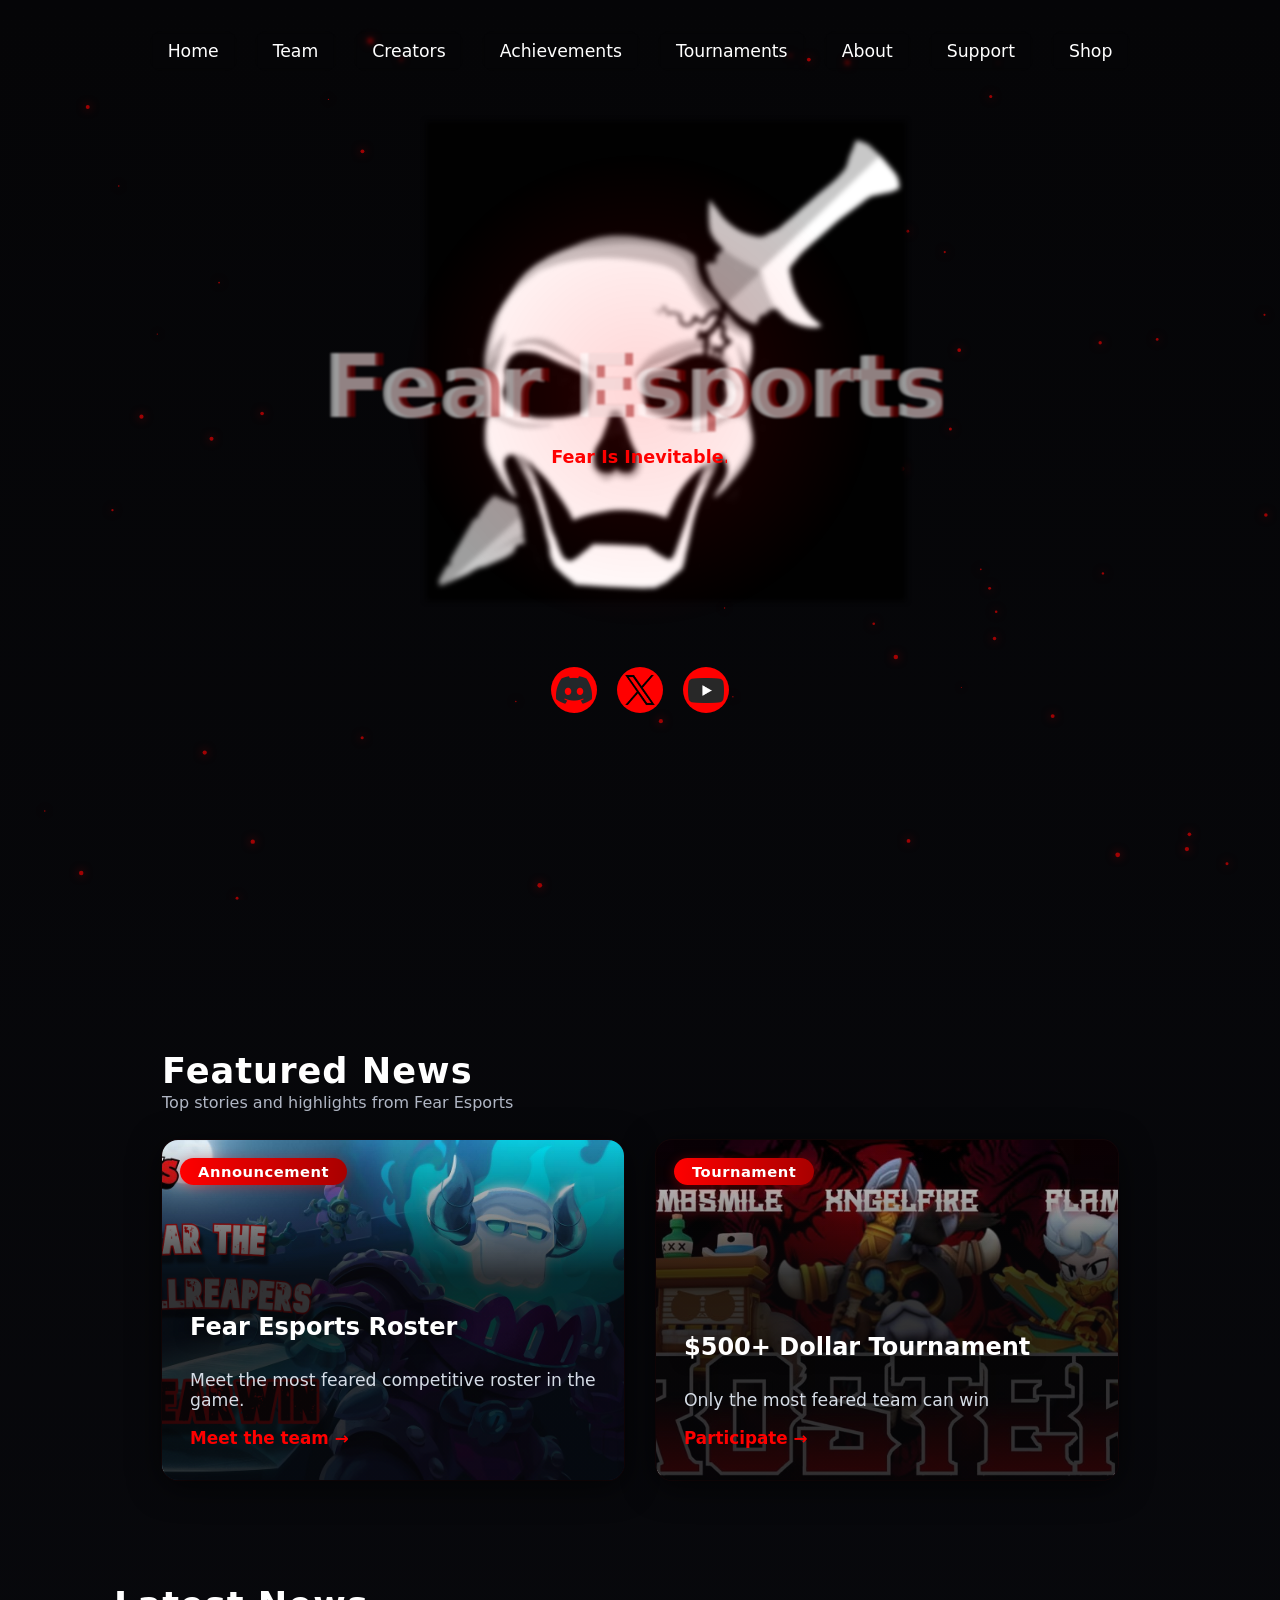
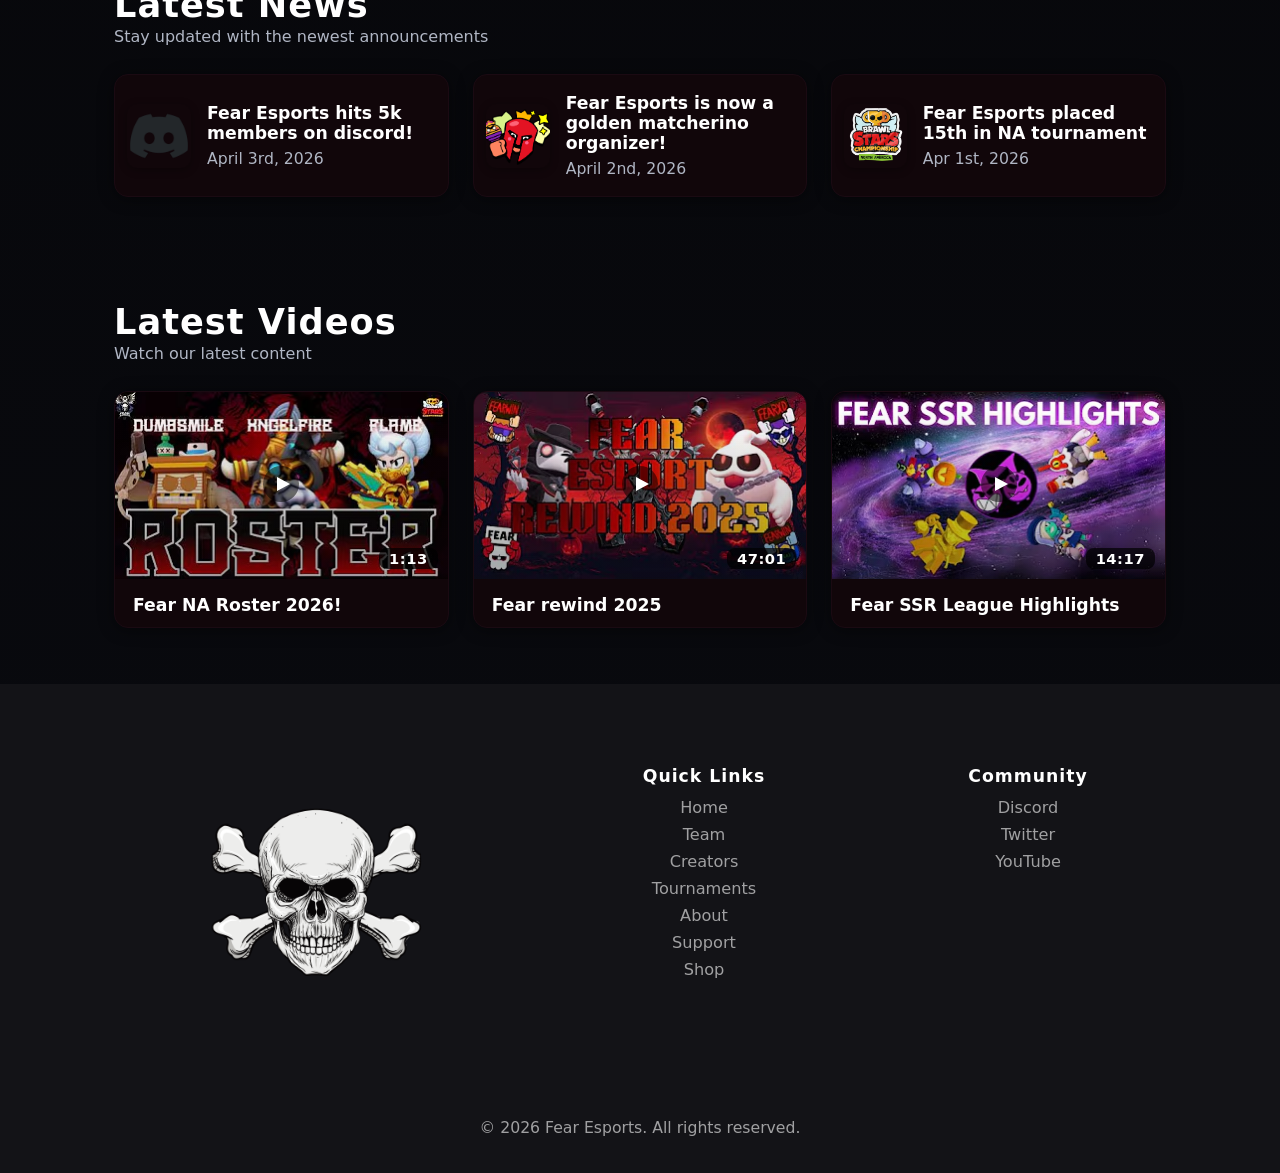
==== commit 5c39ceaa: "Update index.html" ====
--- a/index.html
+++ b/index.html
@@ -157,14 +157,14 @@
                     </div>
                     <div class="video-title">Fear rewind 2025</div>
                 </a>
-                <a class="video-card" href="https://youtu.be/mR21EA0vkCk?si=Rzs5UwUQBISCm1c9" target="_blank" rel="noopener">
+                <a class="video-card" href="https://www.youtube.com/watch?v=0oEsxmphYjw" target="_blank" rel="noopener">
                     <div class="video-thumb-wrap">
-                        <img src="balls.avif" alt="Video 3" class="video-thumb">
+                        <img src="fearss.avif" alt="Video 3" class="video-thumb">
                         <span class="video-play"><svg width="38" height="38" viewBox="0 0 38 38"><circle cx="19" cy="19" r="18" fill="rgba(0,0,0,0.5)"/><polygon points="15,12 28,19 15,26" fill="#fff"/></svg></span>
-                        <span class="video-duration">2:44</span>
+                        <span class="video-duration">14:17</span>
                         <div class="video-overlay"></div>
                     </div>
-                    <div class="video-title">Trying to prove that my balls are big</div>
+                    <div class="video-title">Fear SSR League Highlights</div>
                 </a>
             </div>
         </section>
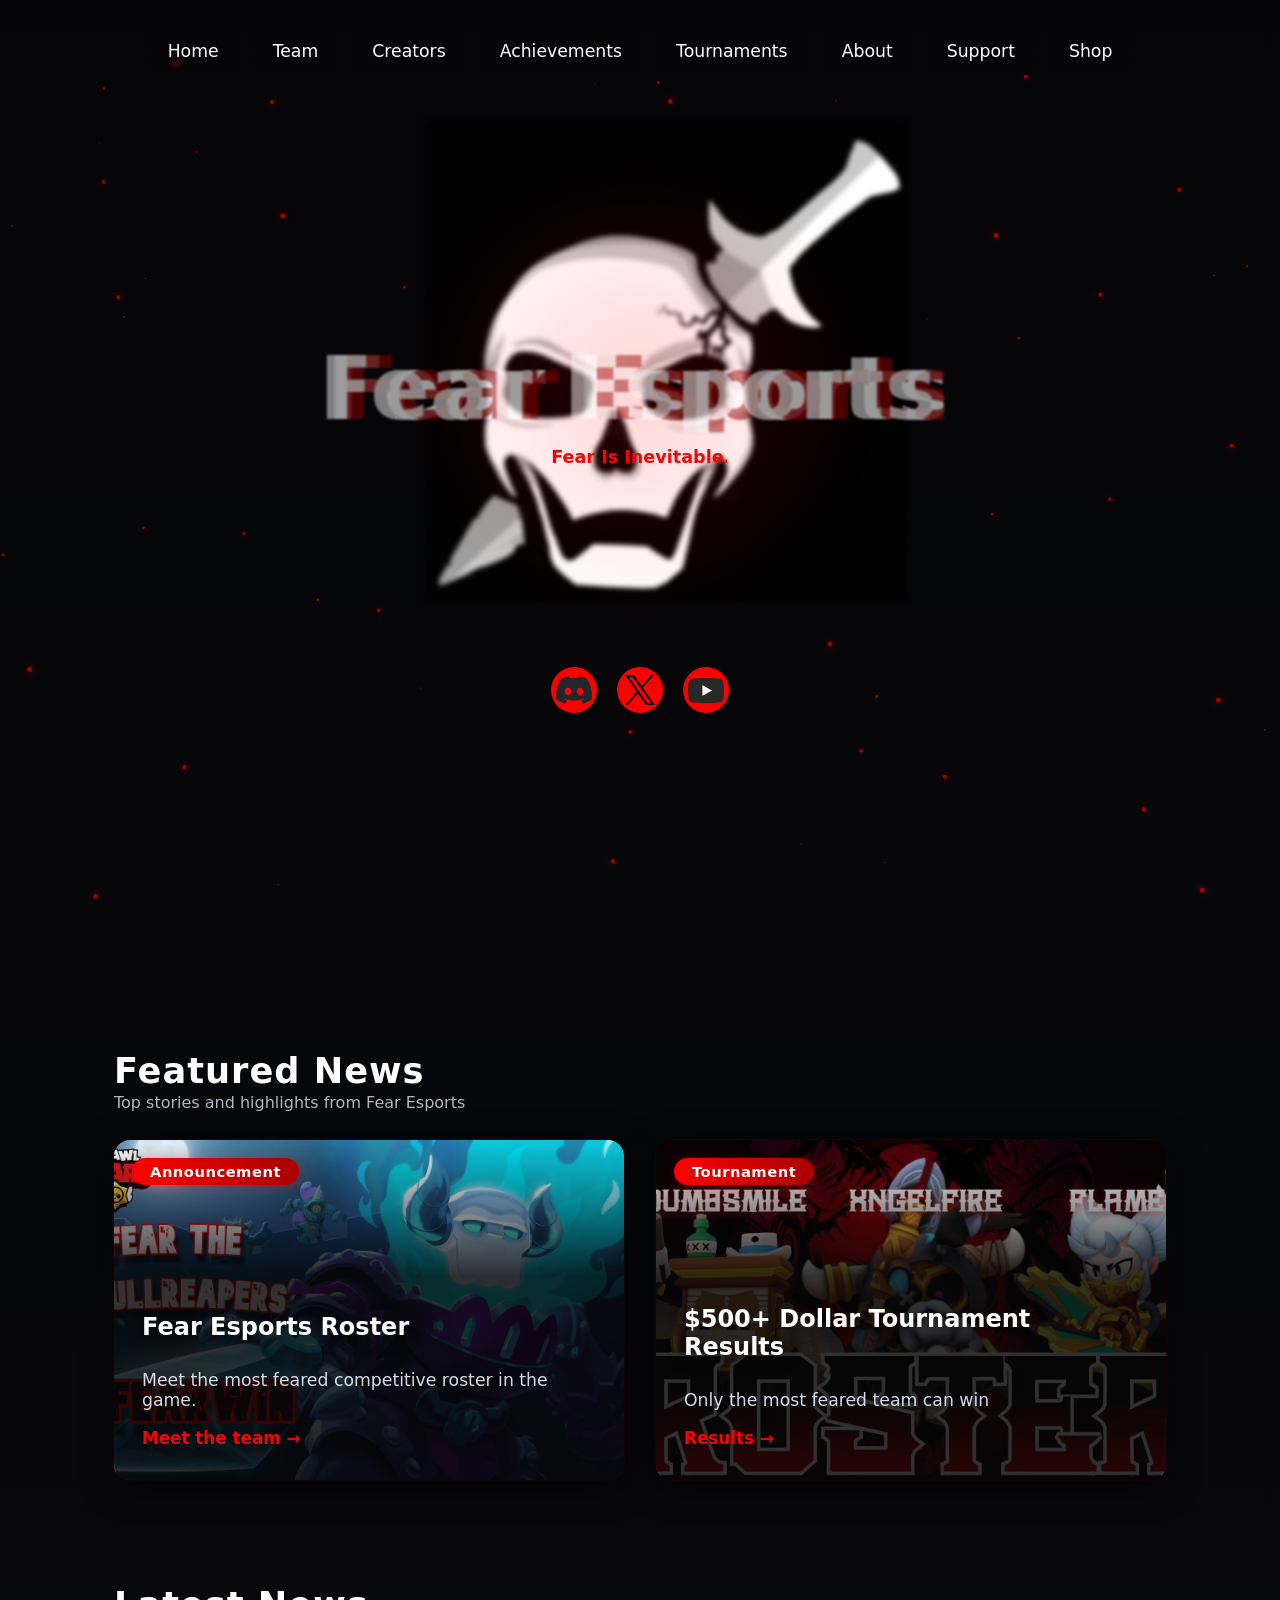
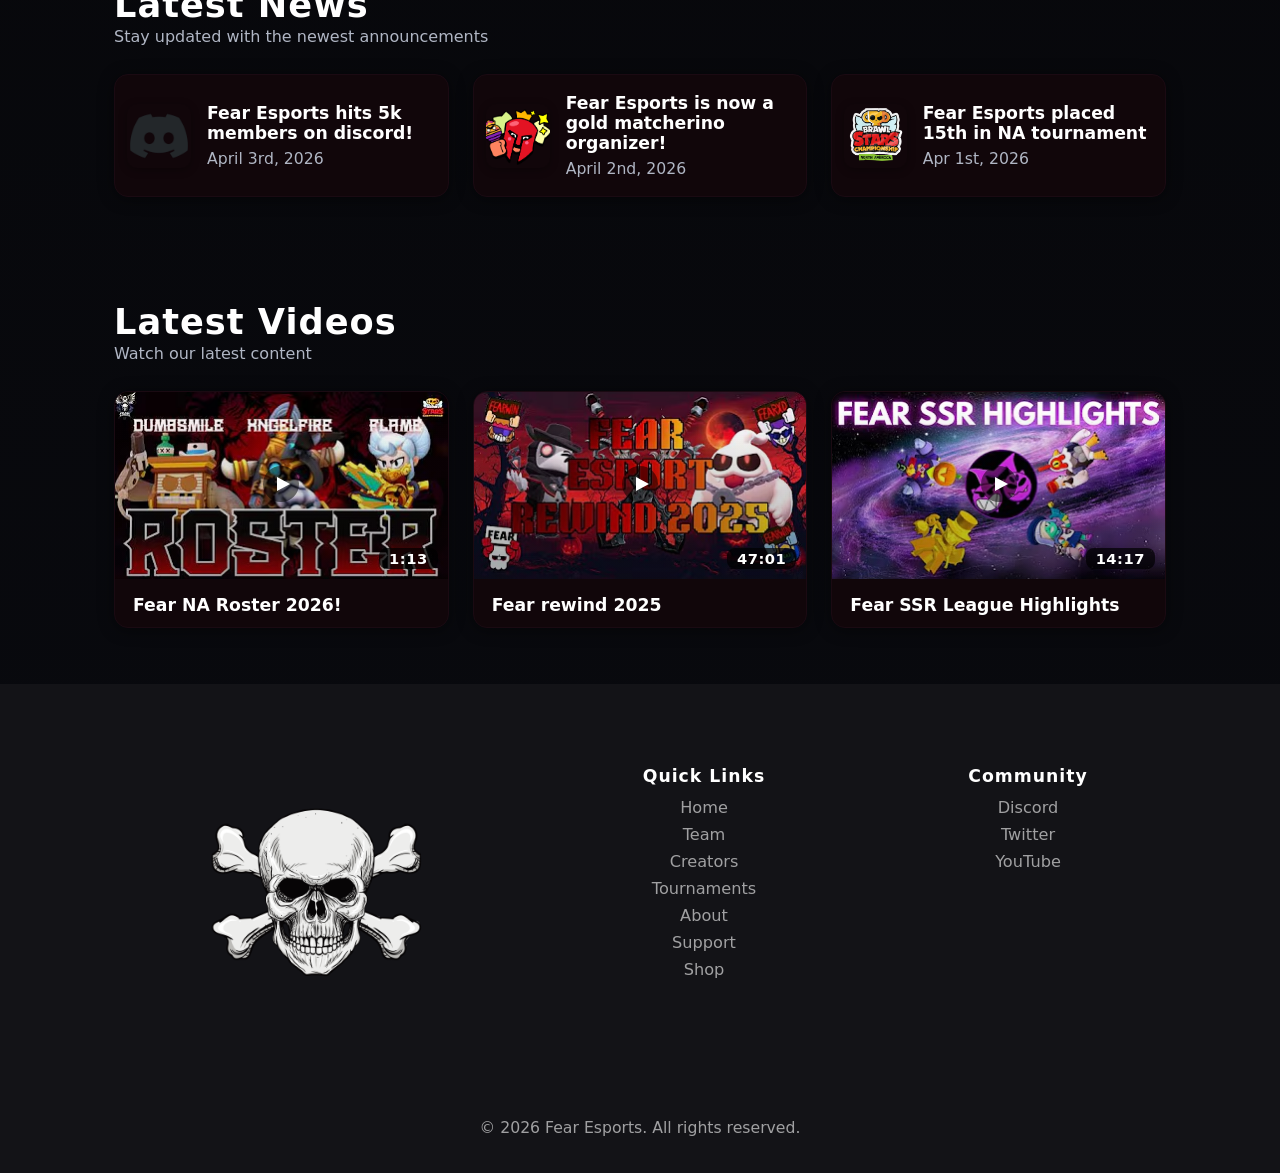
==== commit cb09aa0b: "Update index.html" ====
--- a/index.html
+++ b/index.html
@@ -66,9 +66,9 @@
                     <div class="featured-gradient"></div>
                     <span class="category-tag">Tournament</span>
                     <div class="featured-content">
-                        <h3 class="featured-title">$500+ Dollar Tournament</h3>
+                        <h3 class="featured-title">$500+ Dollar Tournament Results</h3>
                         <p class="featured-desc">Only the most feared team can win</p>
-                        <a href="https://matcherino.com/t/fear5k" target="_blank" class="read-story">Participate →</a>
+                        <a href="https://matcherino.com/t/fear5k" target="_blank" class="read-story">Results →</a>
                     </div>
                 </div>
             </div>
@@ -105,7 +105,7 @@
                 <div class="news-card">
                     <img src="mandy-winner-pin.png" alt="News 2" class="news-thumb">
                     <div class="news-info">
-                        <h4 class="news-title">Fear Esports is now a golden matcherino organizer!</h4>
+                        <h4 class="news-title">Fear Esports is now a gold matcherino organizer!</h4>
                         <span class="news-date"> April 2nd, 2026 </span>
                     </div>
                 </div>
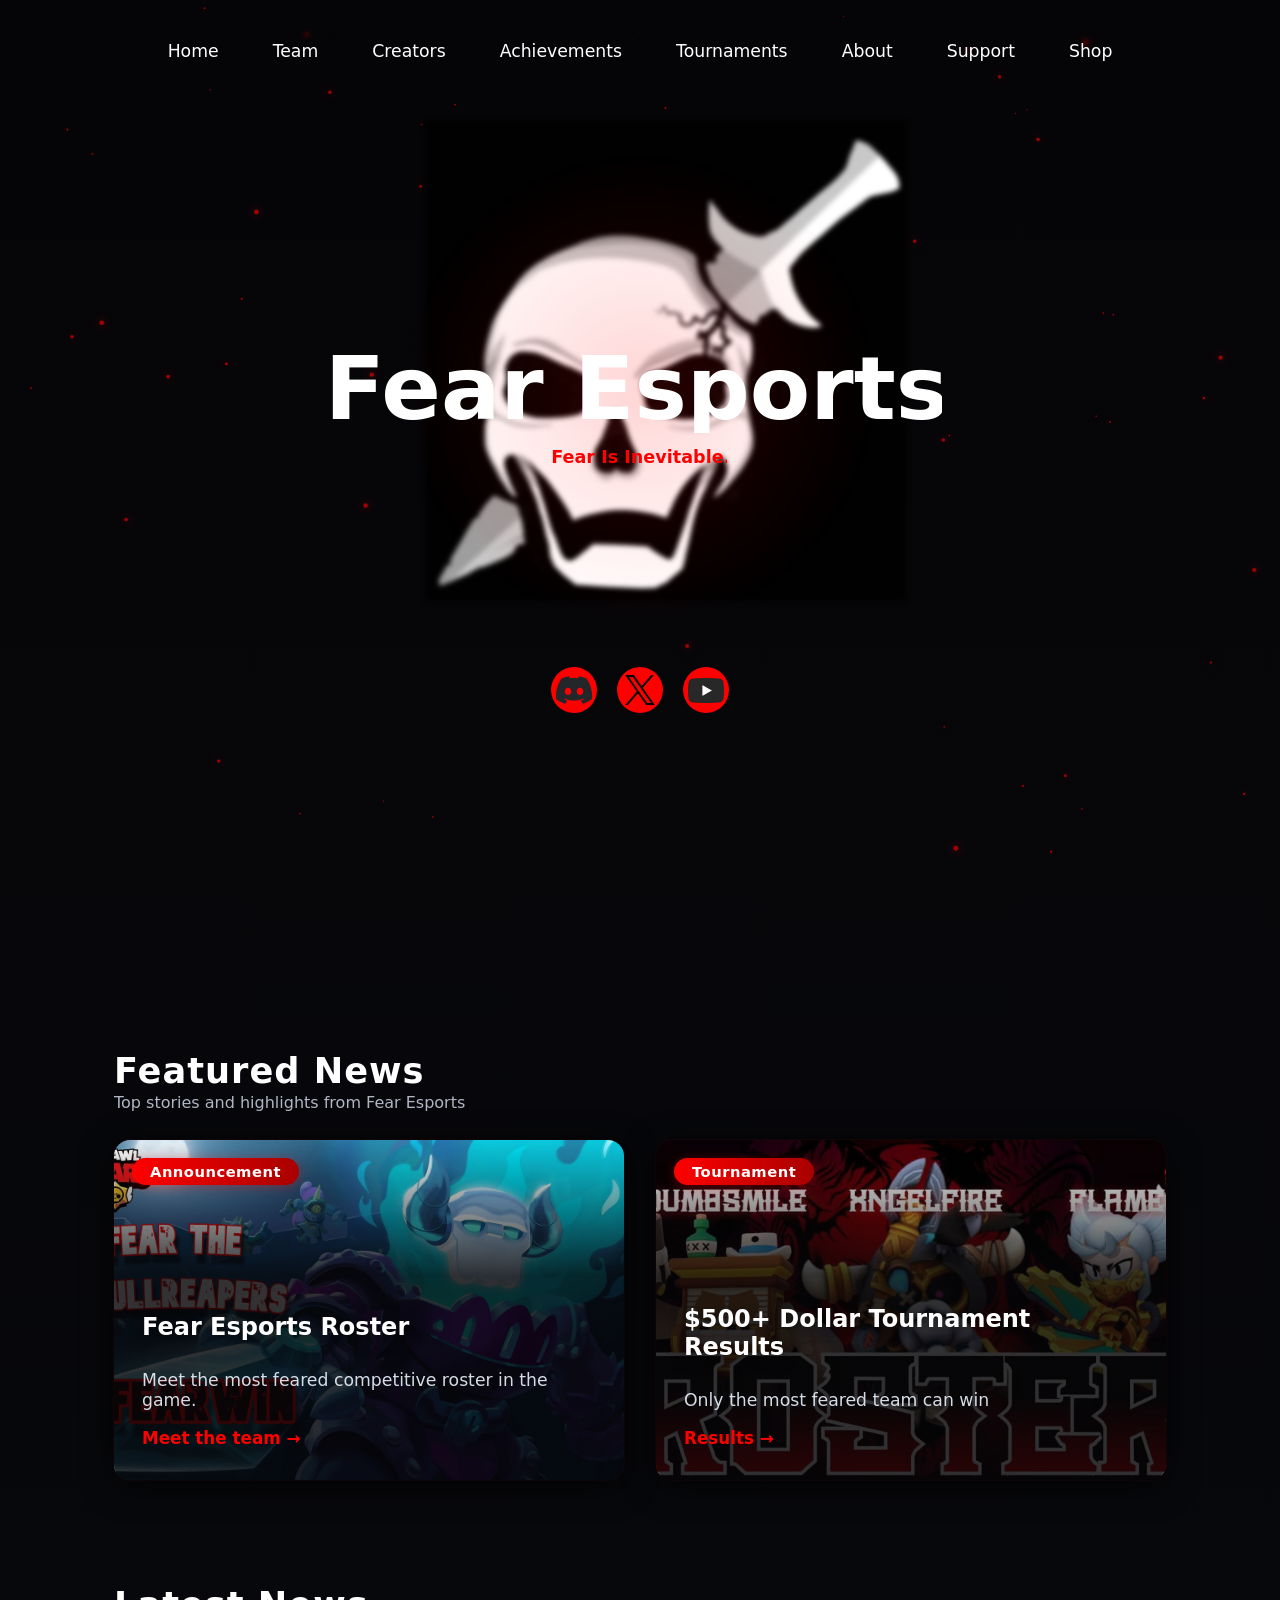
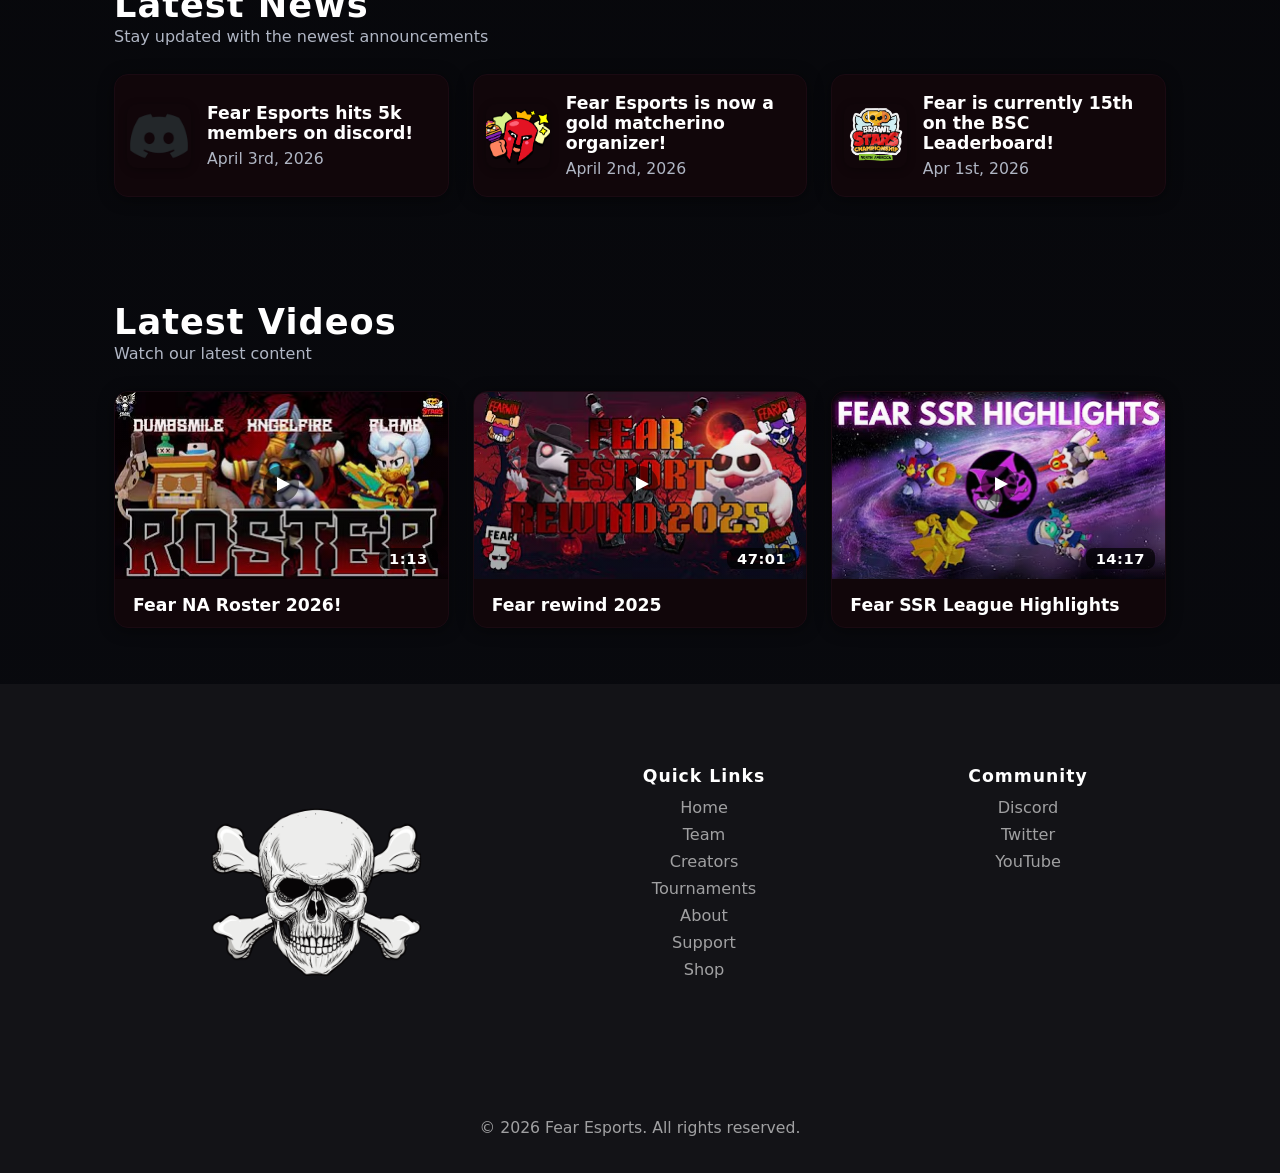
==== commit 7c43ee9a: "Update index.html" ====
--- a/index.html
+++ b/index.html
@@ -112,7 +112,7 @@
                 <div class="news-card">
                     <img src="na-logo.webp" alt="News 3" class="news-thumb">
                     <div class="news-info">
-                        <h4 class="news-title">Fear Esports placed 15th in NA tournament</h4>
+                        <h4 class="news-title">Fear is currently 15th on the BSC Leaderboard!</h4>
                         <span class="news-date">Apr 1st, 2026</span>
                     </div>
                 </div>
